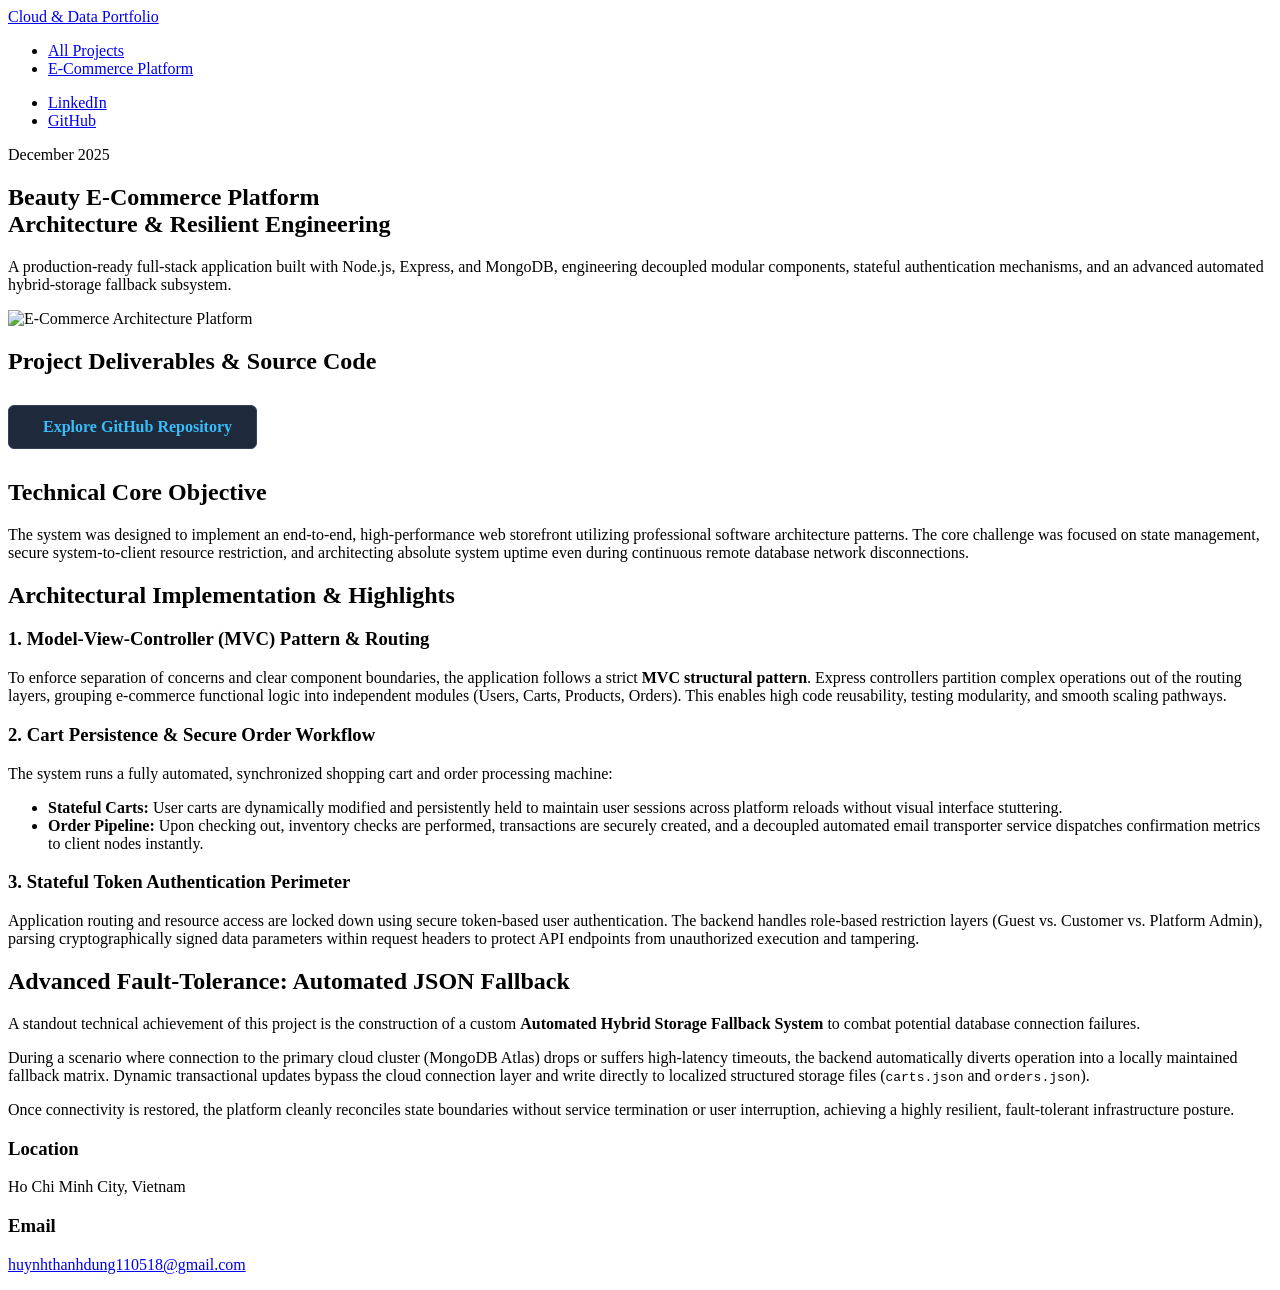
==== beauty-ecommerce.html @ bfa757d2 "Create beauty-ecommerce.html" ====
<!DOCTYPE HTML>
<html>
	<head>
		<title>Cloud & Data Portfolio - Beauty E-Commerce Platform</title>
		<meta charset="utf-8" />
		<meta name="viewport" content="width=device-width, initial-scale=1, user-scalable=no" />
		<link rel="stylesheet" href="assets/css/main.css" />
		<noscript><link rel="stylesheet" href="assets/css/noscript.css" /></noscript>
		<style>
			.project-links { display: flex; gap: 15px; margin: 30px 0; flex-wrap: wrap; }
			.action-btn {
				display: inline-flex; align-items: center; padding: 12px 24px;
				background-color: #1e293b; color: #38bdf8 !important;
				border-radius: 6px; font-weight: bold; text-decoration: none;
				border: 1px solid #334155; transition: all 0.3s ease;
			}
			.action-btn:hover { background-color: #38bdf8; color: #0f172a !important; border-color: #38bdf8; }
			.action-btn i { margin-right: 10px; }
			.tech-tag {
				display: inline-block; background: rgba(56, 189, 248, 0.1);
				color: #38bdf8; padding: 4px 10px; border-radius: 4px;
				font-size: 0.85em; font-weight: 600; margin: 0 5px 5px 0;
			}
		</style>
	</head>
	<body class="is-preload">
		<div id="wrapper">
			<header id="header">
				<a href="index.html" class="logo">Cloud & Data Portfolio</a>
			</header>

			<nav id="nav">
				<ul class="links">
					<li><a href="index.html">All Projects</a></li>
					<li class="active"><a href="beauty-ecommerce.html">E-Commerce Platform</a></li>
				</ul>
				<ul class="icons">
					<li><a href="#" class="icon brands fa-linkedin"><span class="label">LinkedIn</span></a></li>
					<li><a href="#" class="icon brands fa-github"><span class="label">GitHub</span></a></li>
				</ul>
			</nav>

			<div id="main">
				<section class="post">
					<header class="major">
						<span class="date">December 2025</span>
						<h1>Beauty E-Commerce Platform<br />
						Architecture & Resilient Engineering</h1>
						<p>A production-ready full-stack application built with Node.js, Express, and MongoDB, engineering decoupled modular components, stateful authentication mechanisms, and an advanced automated hybrid-storage fallback subsystem.</p>
					</header>
					<div class="image main"><img src="https://images.unsplash.com/photo-1441986300917-64674bd600d8?q=80&w=1200" alt="E-Commerce Architecture Platform" /></div>

					<h2>Project Deliverables & Source Code</h2>
					<div class="project-links">
						<a href="https://github.com/dilyshuynh3864/Beauty-E-Commerce.git" target="_blank" class="action-btn">
							<i class="fab fa-github"></i> Explore GitHub Repository
						</a>
					</div>

					<h2>Technical Core Objective</h2>
					<p>The system was designed to implement an end-to-end, high-performance web storefront utilizing professional software architecture patterns. The core challenge was focused on state management, secure system-to-client resource restriction, and architecting absolute system uptime even during continuous remote database network disconnections.</p>

					<h2>Architectural Implementation & Highlights</h2>
					
					<h3>1. Model-View-Controller (MVC) Pattern & Routing</h3>
					<p>To enforce separation of concerns and clear component boundaries, the application follows a strict <strong>MVC structural pattern</strong>. Express controllers partition complex operations out of the routing layers, grouping e-commerce functional logic into independent modules (Users, Carts, Products, Orders). This enables high code reusability, testing modularity, and smooth scaling pathways.</p>

					<h3>2. Cart Persistence & Secure Order Workflow</h3>
					<p>The system runs a fully automated, synchronized shopping cart and order processing machine:</p>
					<ul>
						<li><strong>Stateful Carts:</strong> User carts are dynamically modified and persistently held to maintain user sessions across platform reloads without visual interface stuttering.</li>
						<li><strong>Order Pipeline:</strong> Upon checking out, inventory checks are performed, transactions are securely created, and a decoupled automated email transporter service dispatches confirmation metrics to client nodes instantly.</li>
					</ul>

					<h3>3. Stateful Token Authentication Perimeter</h3>
					<p>Application routing and resource access are locked down using secure token-based user authentication. The backend handles role-based restriction layers (Guest vs. Customer vs. Platform Admin), parsing cryptographically signed data parameters within request headers to protect API endpoints from unauthorized execution and tampering.</p>

					<h2>Advanced Fault-Tolerance: Automated JSON Fallback</h2>
					<p>A standout technical achievement of this project is the construction of a custom <strong>Automated Hybrid Storage Fallback System</strong> to combat potential database connection failures.</p>
					
					<p>During a scenario where connection to the primary cloud cluster (MongoDB Atlas) drops or suffers high-latency timeouts, the backend automatically diverts operation into a locally maintained fallback matrix. Dynamic transactional updates bypass the cloud connection layer and write directly to localized structured storage files (<code>carts.json</code> and <code>orders.json</code>).</p>
					
					<p>Once connectivity is restored, the platform cleanly reconciles state boundaries without service termination or user interruption, achieving a highly resilient, fault-tolerant infrastructure posture.</p>
				</section>
			</div>

			<footer id="footer">
				<section class="split contact">
					<section class="alt">
						<h3>Location</h3>
						<p>Ho Chi Minh City, Vietnam</p>
					</section>
					<section>
						<h3>Email</h3>
						<p><a href="#">huynhthanhdung110518@gmail.com</a></p>
					</section>
				</section>
			</footer>
		</div>

		<script src="assets/js/jquery.min.js"></script>
		<script src="assets/js/jquery.scrollex.min.js"></script>
		<script src="assets/js/jquery.scrolly.min.js"></script>
		<script src="assets/js/browser.min.js"></script>
		<script src="assets/js/breakpoints.min.js"></script>
		<script src="assets/js/util.js"></script>
		<script src="assets/js/main.js"></script>
	</body>
</html>
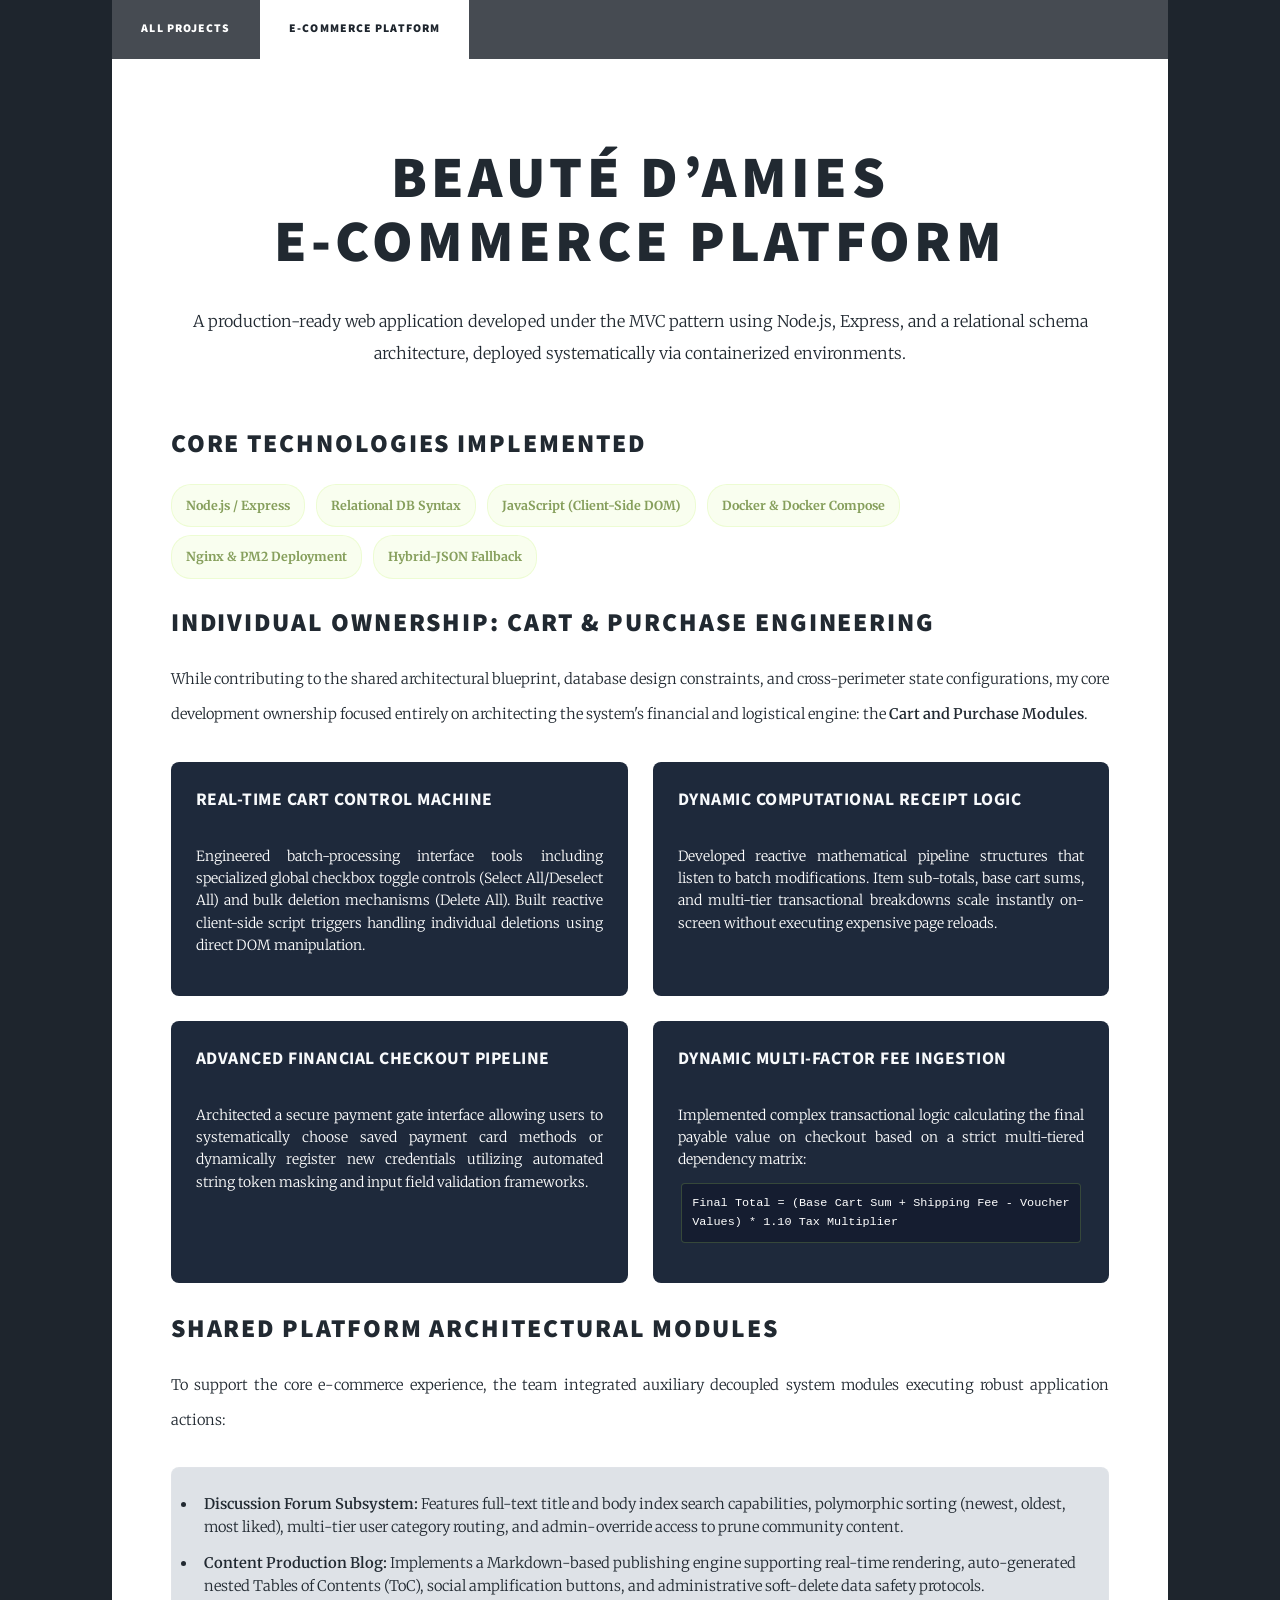
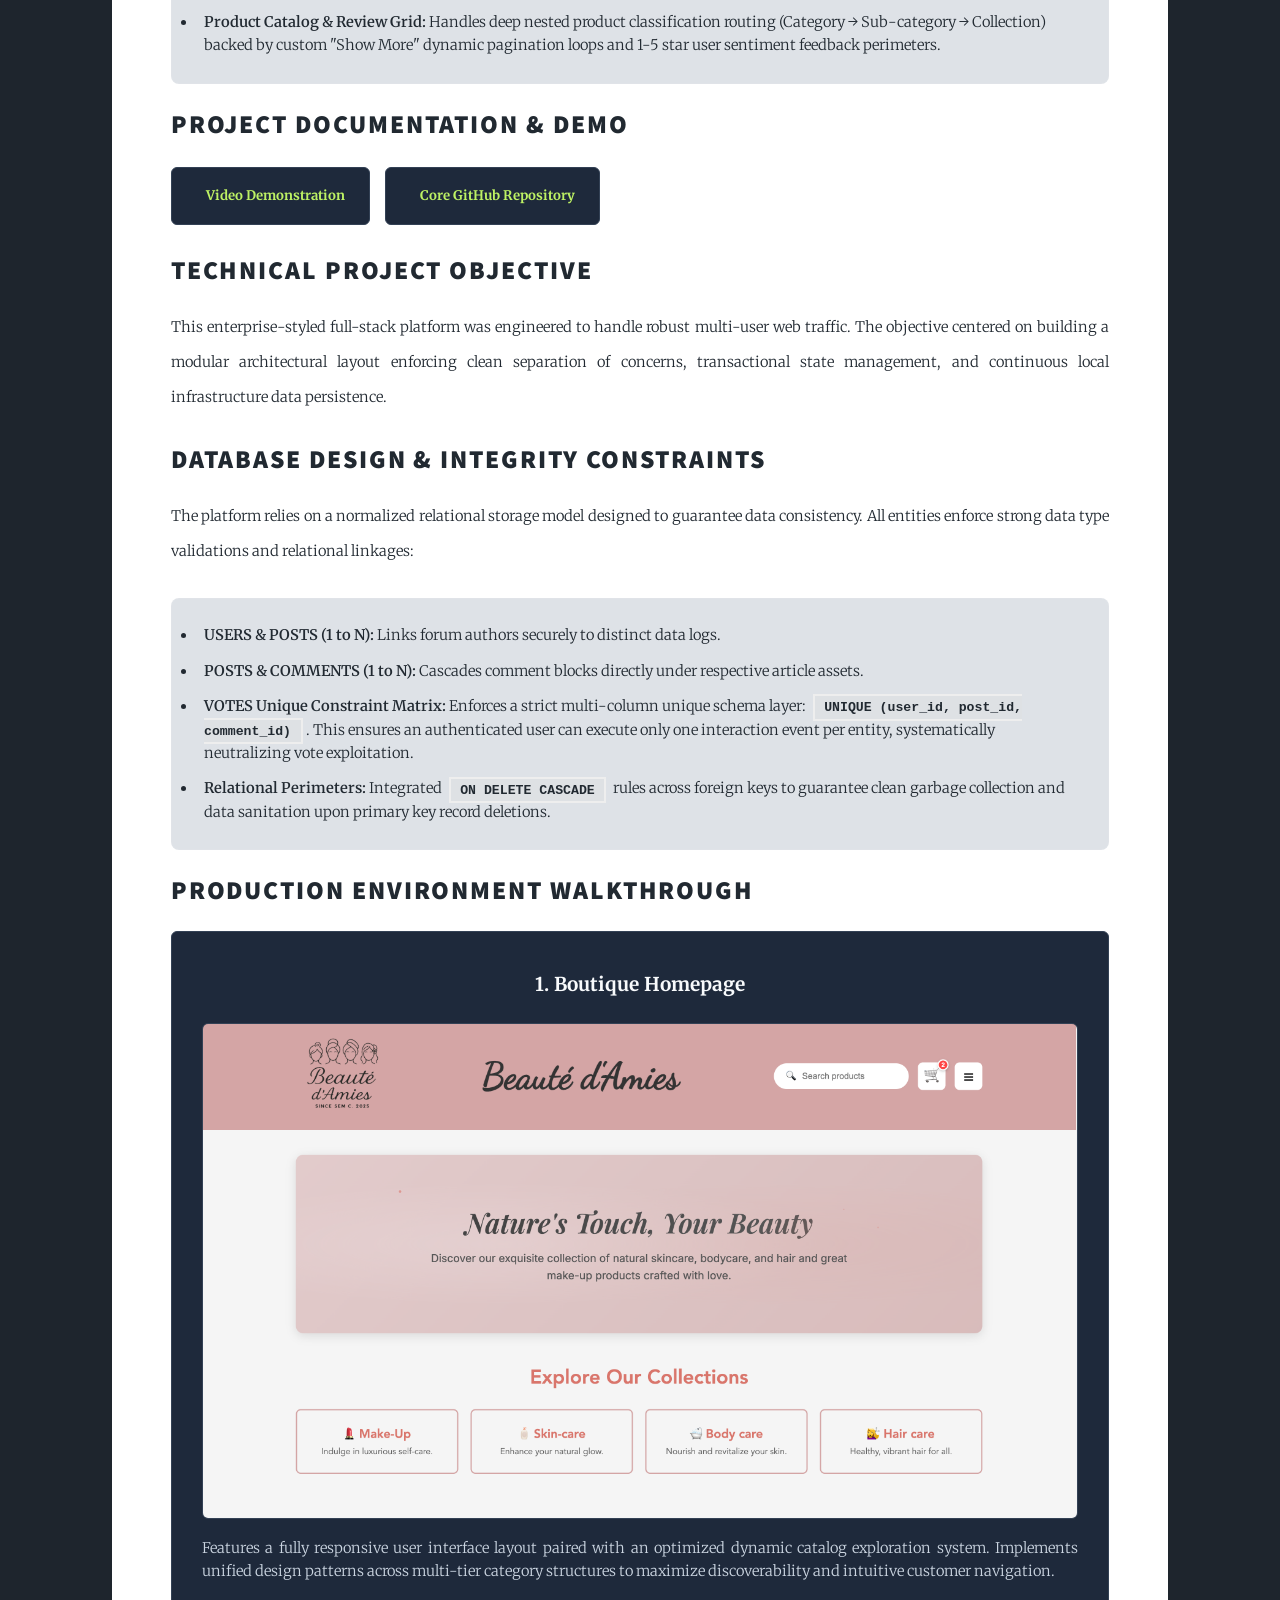
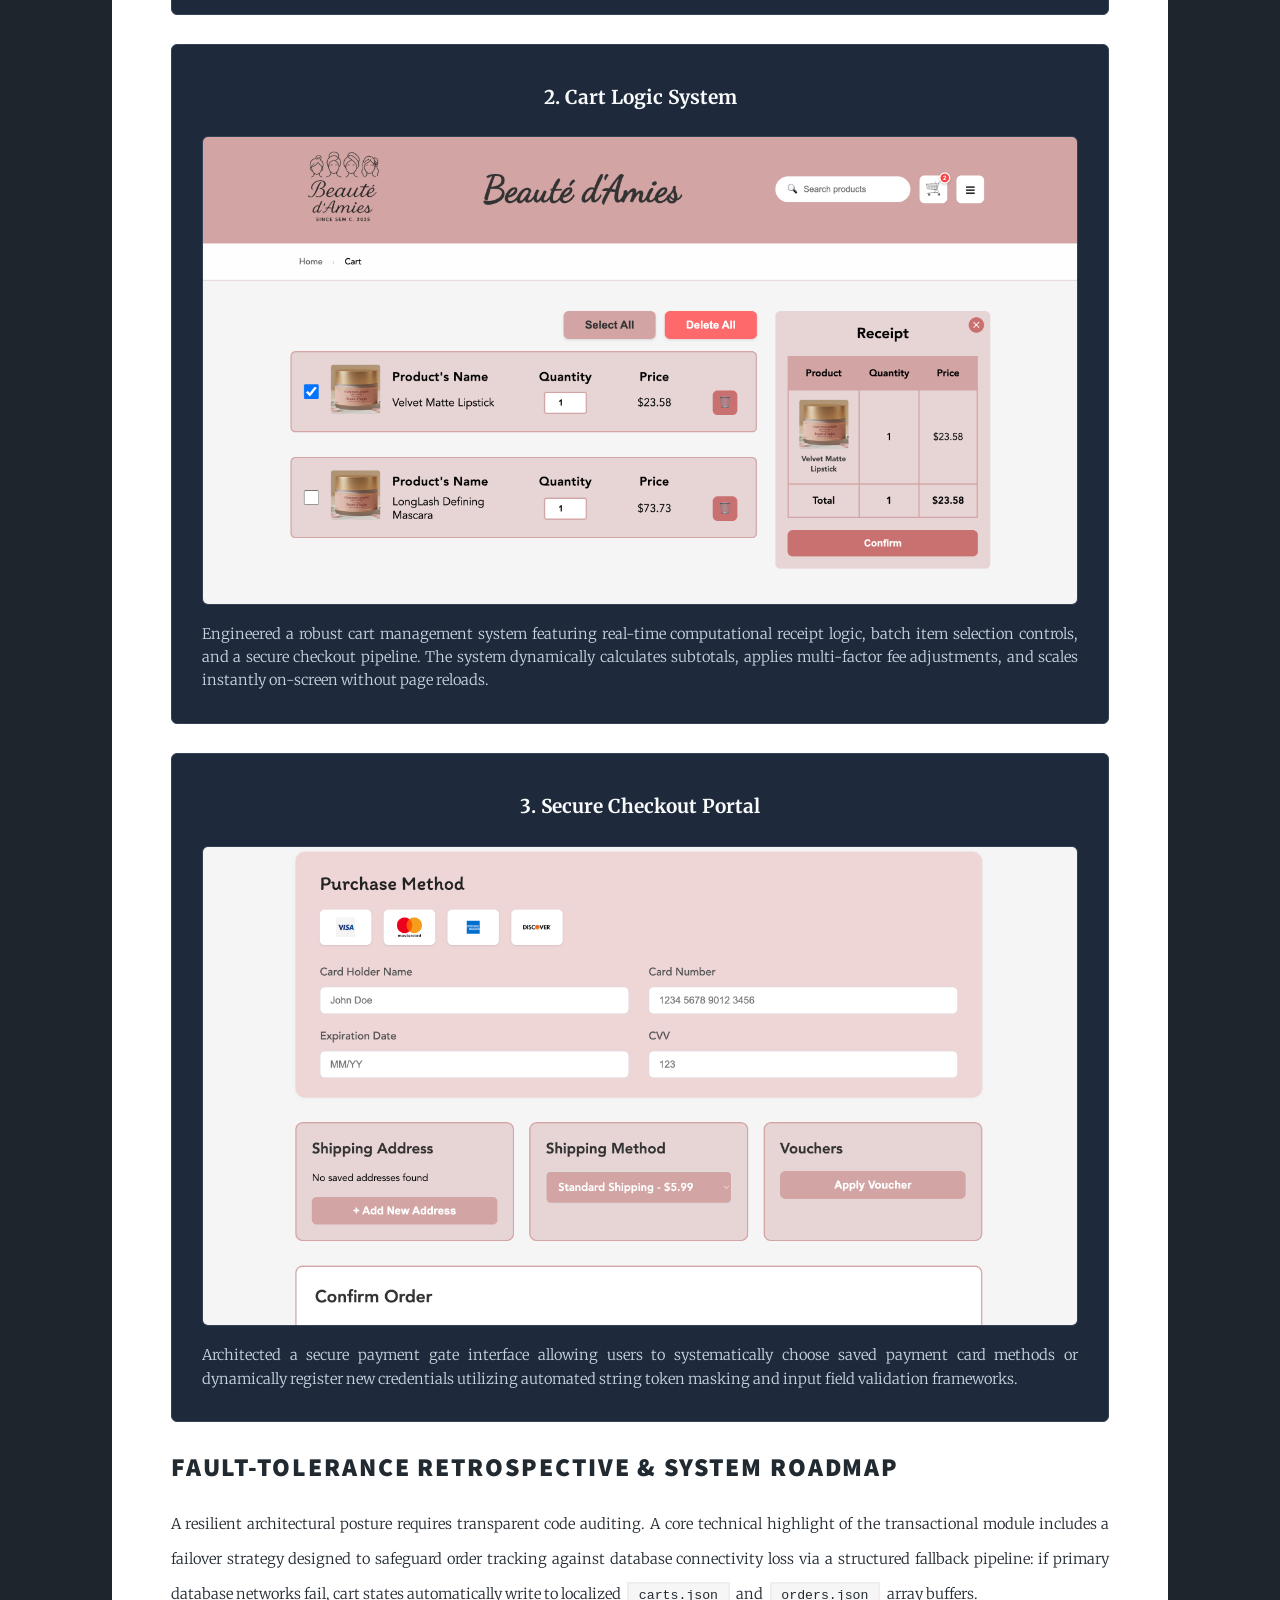
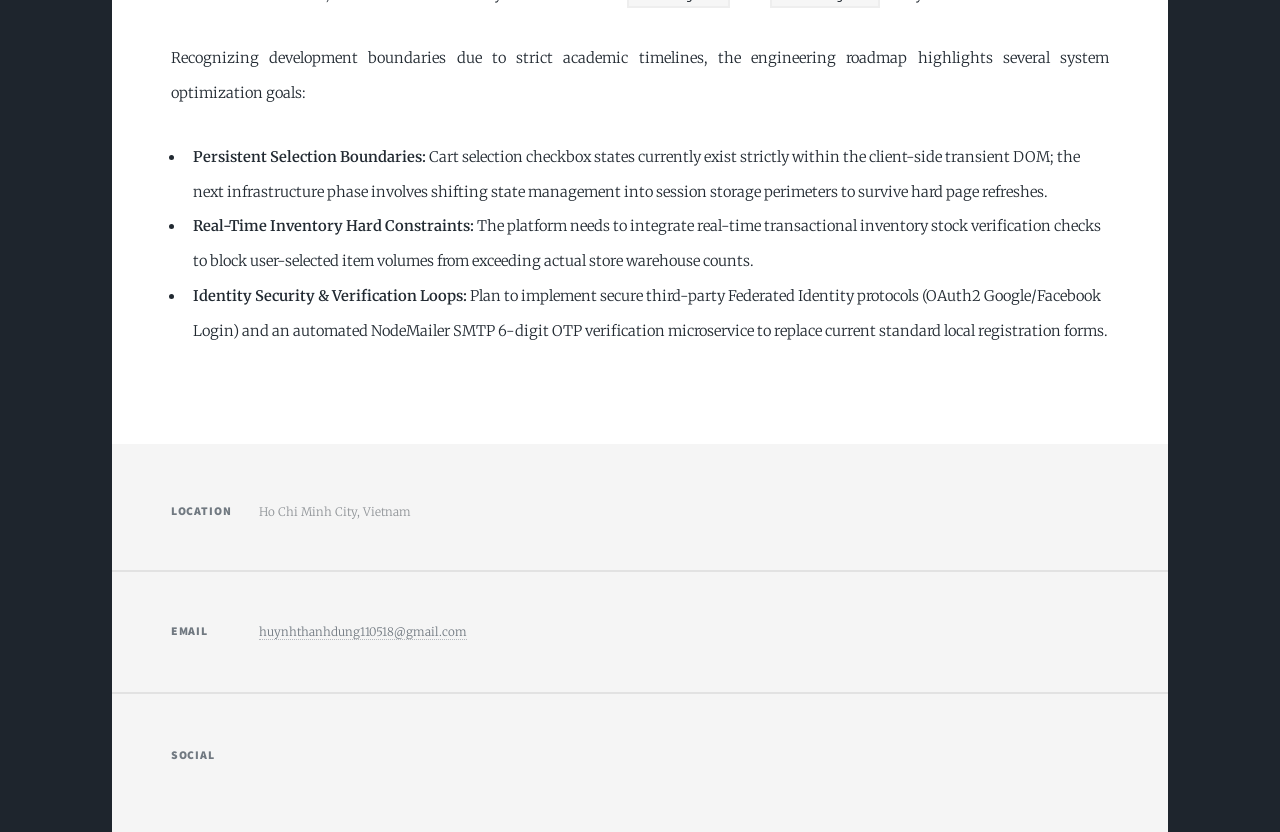
==== commit 5911cab0: "update files" ====
--- a/beauty-ecommerce.html
+++ b/beauty-ecommerce.html
@@ -1,109 +1,170 @@
 <!DOCTYPE HTML>
 <html>
-	<head>
-		<title>Cloud & Data Portfolio - Beauty E-Commerce Platform</title>
-		<meta charset="utf-8" />
-		<meta name="viewport" content="width=device-width, initial-scale=1, user-scalable=no" />
-		<link rel="stylesheet" href="assets/css/main.css" />
-		<noscript><link rel="stylesheet" href="assets/css/noscript.css" /></noscript>
-		<style>
-			.project-links { display: flex; gap: 15px; margin: 30px 0; flex-wrap: wrap; }
-			.action-btn {
-				display: inline-flex; align-items: center; padding: 12px 24px;
-				background-color: #1e293b; color: #38bdf8 !important;
-				border-radius: 6px; font-weight: bold; text-decoration: none;
-				border: 1px solid #334155; transition: all 0.3s ease;
-			}
-			.action-btn:hover { background-color: #38bdf8; color: #0f172a !important; border-color: #38bdf8; }
-			.action-btn i { margin-right: 10px; }
-			.tech-tag {
-				display: inline-block; background: rgba(56, 189, 248, 0.1);
-				color: #38bdf8; padding: 4px 10px; border-radius: 4px;
-				font-size: 0.85em; font-weight: 600; margin: 0 5px 5px 0;
-			}
-		</style>
-	</head>
-	<body class="is-preload">
-		<div id="wrapper">
-			<header id="header">
-				<a href="index.html" class="logo">Cloud & Data Portfolio</a>
-			</header>
+    <head>
+        <title>Beauté d’Amies</title>
+        <meta charset="utf-8" />
+        <meta name="viewport" content="width=device-width, initial-scale=1, user-scalable=no" />
+        <link rel="stylesheet" href="assets/css/main.css" />
+        <noscript><link rel="stylesheet" href="assets/css/noscript.css" /></noscript>
+    </head>
 
-			<nav id="nav">
-				<ul class="links">
-					<li><a href="index.html">All Projects</a></li>
-					<li class="active"><a href="beauty-ecommerce.html">E-Commerce Platform</a></li>
-				</ul>
-				<ul class="icons">
-					<li><a href="#" class="icon brands fa-linkedin"><span class="label">LinkedIn</span></a></li>
-					<li><a href="#" class="icon brands fa-github"><span class="label">GitHub</span></a></li>
-				</ul>
-			</nav>
 
-			<div id="main">
-				<section class="post">
-					<header class="major">
-						<span class="date">December 2025</span>
-						<h1>Beauty E-Commerce Platform<br />
-						Architecture & Resilient Engineering</h1>
-						<p>A production-ready full-stack application built with Node.js, Express, and MongoDB, engineering decoupled modular components, stateful authentication mechanisms, and an advanced automated hybrid-storage fallback subsystem.</p>
-					</header>
-					<div class="image main"><img src="https://images.unsplash.com/photo-1441986300917-64674bd600d8?q=80&w=1200" alt="E-Commerce Architecture Platform" /></div>
+    <body class="is-preload">
+        <div id="wrapper">
+            <header id="header"></header>
 
-					<h2>Project Deliverables & Source Code</h2>
-					<div class="project-links">
-						<a href="https://github.com/dilyshuynh3864/Beauty-E-Commerce.git" target="_blank" class="action-btn">
-							<i class="fab fa-github"></i> Explore GitHub Repository
-						</a>
-					</div>
+            <nav id="nav">
+                <ul class="links">
+                    <li><a href="index.html">All Projects</a></li>
+                    <li class="active"><a href="beauty-ecommerce.html">E-Commerce Platform</a></li>
+                </ul>
+                <ul class="icons">
+                    <li><a href="https://www.linkedin.com/in/dilys-huynh-9078ba243/" target="_blank" class="icon brands fa-linkedin"><span class="label">LinkedIn</span></a></li>
+                    <li><a href="https://github.com/dilyshuynh3864" target="_blank" class="icon brands fa-github"><span class="label">GitHub</span></a></li>
+                </ul>
+            </nav>
 
-					<h2>Technical Core Objective</h2>
-					<p>The system was designed to implement an end-to-end, high-performance web storefront utilizing professional software architecture patterns. The core challenge was focused on state management, secure system-to-client resource restriction, and architecting absolute system uptime even during continuous remote database network disconnections.</p>
+            <div id="main">
+                <section class="post">
+                    <header class="major">
+                        <h1>Beauté d’Amies<br />
+                        E-Commerce Platform</h1>
+                        <p>A production-ready web application developed under the MVC pattern using Node.js, Express, and a relational schema architecture, deployed systematically via containerized environments.</p> 
+                    </header>
 
-					<h2>Architectural Implementation & Highlights</h2>
+				<div class="project-gallery" style="margin-bottom: 2.5rem;">
+					<h2>Core Technologies Implemented</h2>
+                    <div class="tech-badge-group">
+                        <span class="tech-tag">Node.js / Express</span>
+                        <span class="tech-tag">Relational DB Syntax</span>
+                        <span class="tech-tag">JavaScript (Client-Side DOM)</span>
+                        <span class="tech-tag">Docker & Docker Compose</span>
+                        <span class="tech-tag">Nginx & PM2 Deployment</span>
+                        <span class="tech-tag">Hybrid-JSON Fallback</span>
+                    </div>
+
+					<h2>Individual Ownership: Cart & Purchase Engineering</h2>
+                    <p>While contributing to the shared architectural blueprint, database design constraints, and cross-perimeter state configurations, my core development ownership focused entirely on architecting the system's financial and logistical engine: the <strong>Cart and Purchase Modules</strong>.</p>
+                    
+                    <div class="results-grid">
+                        <div class="result-card">
+                            <h3>Real-Time Cart Control Machine</h3>
+                            <p>Engineered batch-processing interface tools including specialized global checkbox toggle controls (Select All/Deselect All) and bulk deletion mechanisms (Delete All). Built reactive client-side script triggers handling individual deletions using direct DOM manipulation.</p>
+                        </div>
+                        <div class="result-card">
+                            <h3>Dynamic Computational Receipt Logic</h3>
+                            <p>Developed reactive mathematical pipeline structures that listen to batch modifications. Item sub-totals, base cart sums, and multi-tier transactional breakdowns scale instantly on-screen without executing expensive page reloads.</p>
+                        </div>
+                        <div class="result-card">
+                            <h3>Advanced Financial Checkout Pipeline</h3>
+                            <p>Architected a secure payment gate interface allowing users to systematically choose saved payment card methods or dynamically register new credentials utilizing automated string token masking and input field validation frameworks.</p>
+                        </div>
+                        <div class="result-card">
+                            <h3>Dynamic Multi-Factor Fee Ingestion</h3>
+                            <p>Implemented complex transactional logic calculating the final payable value on checkout based on a strict multi-tiered dependency matrix: <code>Final Total = (Base Cart Sum + Shipping Fee - Voucher Values) * 1.10 Tax Multiplier</code></p>
+                        </div>
+                    </div>
+
+                    <h2>Shared Platform Architectural Modules</h2>
+                    <p>To support the core e-commerce experience, the team integrated auxiliary decoupled system modules executing robust application actions:</p>
+                    <ul class="architecture-list">
+                        <li><strong>Discussion Forum Subsystem:</strong> Features full-text title and body index search capabilities, polymorphic sorting (newest, oldest, most liked), multi-tier user category routing, and admin-override access to prune community content.</li>
+                        <li><strong>Content Production Blog:</strong> Implements a Markdown-based publishing engine supporting real-time rendering, auto-generated nested Tables of Contents (ToC), social amplification buttons, and administrative soft-delete data safety protocols.</li>
+                        <li><strong>Product Catalog & Review Grid:</strong> Handles deep nested product classification routing (Category → Sub-category → Collection) backed by custom "Show More" dynamic pagination loops and 1-5 star user sentiment feedback perimeters.</li>
+                    </ul>
+
+
+                    <h2>Project Documentation & Demo</h2>
+                    <div class="project-links">
+                        <a href="https://drive.google.com/file/d/1ptrwJGBZEsbyseZaoBeSwx49Y6GK1lpR/view?usp=sharing" target="_blank" class="action-btn">
+                            <i class="fas fa-external-link-alt"></i> Video Demonstration
+                        </a>
+                        <a href="https://github.com/dilyshuynh3864/Beauty-E-Commerce/blob/main/README.md" target="_blank" class="action-btn">
+                            <i class="fab fa-github"></i> Core GitHub Repository
+                        </a>
+                    </div>
+
+                    <h2>Technical Project Objective</h2>
+                    <p>This enterprise-styled full-stack platform was engineered to handle robust multi-user web traffic. The objective centered on building a modular architectural layout enforcing clean separation of concerns, transactional state management, and continuous local infrastructure data persistence.</p>
+
+                    
+                    <h2>Database Design & Integrity Constraints</h2>
+                    <p>The platform relies on a normalized relational storage model designed to guarantee data consistency. All entities enforce strong data type validations and relational linkages:</p>
+                    <ul class="architecture-list">
+                        <li><strong>USERS & POSTS (1 to N):</strong> Links forum authors securely to distinct data logs.</li>
+                        <li><strong>POSTS & COMMENTS (1 to N):</strong> Cascades comment blocks directly under respective article assets.</li>
+                        <li><strong>VOTES Unique Constraint Matrix:</strong> Enforces a strict multi-column unique schema layer: <strong><code>UNIQUE (user_id, post_id, comment_id)</code></strong>. This ensures an authenticated user can execute only one interaction event per entity, systematically neutralizing vote exploitation.</li>
+                        <li><strong>Relational Perimeters:</strong> Integrated <strong><code>ON DELETE CASCADE</code></strong> rules across foreign keys to guarantee clean garbage collection and data sanitation upon primary key record deletions.</li>
+                    </ul>
+
+					<h2>Production Environment Walkthrough</h2>
 					
-					<h3>1. Model-View-Controller (MVC) Pattern & Routing</h3>
-					<p>To enforce separation of concerns and clear component boundaries, the application follows a strict <strong>MVC structural pattern</strong>. Express controllers partition complex operations out of the routing layers, grouping e-commerce functional logic into independent modules (Users, Carts, Products, Orders). This enables high code reusability, testing modularity, and smooth scaling pathways.</p>
+					<div class="gallery-grid">
+						
+						<div class="gallery-item">
+							<span class="gallery-title">1. Boutique Homepage</span> 
+							<img class="gallery-img" src="images/beauty_home.jpg" alt="Beauté d’Amies Home Interface" />
+							<p class="gallery-description">
+								Features a fully responsive user interface layout paired with an optimized dynamic catalog exploration system. Implements unified design patterns across multi-tier category structures to maximize discoverability and intuitive customer navigation.
+							</p>
+						</div>
 
-					<h3>2. Cart Persistence & Secure Order Workflow</h3>
-					<p>The system runs a fully automated, synchronized shopping cart and order processing machine:</p>
-					<ul>
-						<li><strong>Stateful Carts:</strong> User carts are dynamically modified and persistently held to maintain user sessions across platform reloads without visual interface stuttering.</li>
-						<li><strong>Order Pipeline:</strong> Upon checking out, inventory checks are performed, transactions are securely created, and a decoupled automated email transporter service dispatches confirmation metrics to client nodes instantly.</li>
-					</ul>
+						<div class="gallery-item">
+							<span class="gallery-title">2. Cart Logic System</span> 
+							<img class="gallery-img" src="images/beauty_cart.jpg" alt="Real-Time Cart Control Machine" />                             
+							<p class="gallery-description">
+								Engineered a robust cart management system featuring real-time computational receipt logic, batch item selection controls, and a secure checkout pipeline. The system dynamically calculates subtotals, applies multi-factor fee adjustments, and scales instantly on-screen without page reloads.
+							</p>
+						</div>
 
-					<h3>3. Stateful Token Authentication Perimeter</h3>
-					<p>Application routing and resource access are locked down using secure token-based user authentication. The backend handles role-based restriction layers (Guest vs. Customer vs. Platform Admin), parsing cryptographically signed data parameters within request headers to protect API endpoints from unauthorized execution and tampering.</p>
+						<div class="gallery-item">
+							<span class="gallery-title">3. Secure Checkout Portal</span> 
+							<img class="gallery-img" src="images/beauty_checkout.jpg" alt="Advanced Financial Checkout Pipeline" />                               
+							<p class="gallery-description">
+								Architected a secure payment gate interface allowing users to systematically choose saved payment card methods or dynamically register new credentials utilizing automated string token masking and input field validation frameworks.
+							</p>
+						</div>
+					</div> 
 
-					<h2>Advanced Fault-Tolerance: Automated JSON Fallback</h2>
-					<p>A standout technical achievement of this project is the construction of a custom <strong>Automated Hybrid Storage Fallback System</strong> to combat potential database connection failures.</p>
-					
-					<p>During a scenario where connection to the primary cloud cluster (MongoDB Atlas) drops or suffers high-latency timeouts, the backend automatically diverts operation into a locally maintained fallback matrix. Dynamic transactional updates bypass the cloud connection layer and write directly to localized structured storage files (<code>carts.json</code> and <code>orders.json</code>).</p>
-					
-					<p>Once connectivity is restored, the platform cleanly reconciles state boundaries without service termination or user interruption, achieving a highly resilient, fault-tolerant infrastructure posture.</p>
-				</section>
-			</div>
+                    <h2>Fault-Tolerance Retrospective & System Roadmap</h2>
+                    <p>A resilient architectural posture requires transparent code auditing. A core technical highlight of the transactional module includes a failover strategy designed to safeguard order tracking against database connectivity loss via a structured fallback pipeline: if primary database networks fail, cart states automatically write to localized <code>carts.json</code> and <code>orders.json</code> array buffers.</p>
+                    
+                    <p>Recognizing development boundaries due to strict academic timelines, the engineering roadmap highlights several system optimization goals:</p>
+                    <ul>
+                        <li><strong>Persistent Selection Boundaries:</strong> Cart selection checkbox states currently exist strictly within the client-side transient DOM; the next infrastructure phase involves shifting state management into session storage perimeters to survive hard page refreshes.</li>
+                        <li><strong>Real-Time Inventory Hard Constraints:</strong> The platform needs to integrate real-time transactional inventory stock verification checks to block user-selected item volumes from exceeding actual store warehouse counts.</li>
+                        <li><strong>Identity Security & Verification Loops:</strong> Plan to implement secure third-party Federated Identity protocols (OAuth2 Google/Facebook Login) and an automated NodeMailer SMTP 6-digit OTP verification microservice to replace current standard local registration forms.</li>
+                    </ul>
+                </section>
+            </div>
 
-			<footer id="footer">
-				<section class="split contact">
-					<section class="alt">
-						<h3>Location</h3>
-						<p>Ho Chi Minh City, Vietnam</p>
-					</section>
-					<section>
-						<h3>Email</h3>
-						<p><a href="#">huynhthanhdung110518@gmail.com</a></p>
-					</section>
-				</section>
-			</footer>
-		</div>
+            <footer id="footer">
+                <section class="split contact">
+                    <section class="alt">
+                        <h3>Location</h3>
+                        <p>Ho Chi Minh City, Vietnam</p>
+                    </section>
+                    <section>
+                        <h3>Email</h3>
+                        <p><a href="mailto:huynhthanhdung110518@gmail.com">huynhthanhdung110518@gmail.com</a></p>
+                    </section>
+                    <section>
+                        <h3>Social</h3>
+                        <ul class="icons alt">
+                            <li><a href="https://www.linkedin.com/in/dilys-huynh-9078ba243/" target="_blank" class="icon brands alt fa-linkedin"><span class="label">LinkedIn</span></a></li>
+                            <li><a href="https://github.com/dilyshuynh3864" target="_blank" class="icon brands alt fa-github"><span class="label">GitHub</span></a></li>
+                        </ul>
+                    </section>
+                </section>
+            </footer>
+        </div>
 
-		<script src="assets/js/jquery.min.js"></script>
-		<script src="assets/js/jquery.scrollex.min.js"></script>
-		<script src="assets/js/jquery.scrolly.min.js"></script>
-		<script src="assets/js/browser.min.js"></script>
-		<script src="assets/js/breakpoints.min.js"></script>
-		<script src="assets/js/util.js"></script>
-		<script src="assets/js/main.js"></script>
-	</body>
-</html>
+        <script src="assets/js/jquery.min.js"></script>
+        <script src="assets/js/jquery.scrollex.min.js"></script>
+        <script src="assets/js/jquery.scrolly.min.js"></script>
+        <script src="assets/js/browser.min.js"></script>
+        <script src="assets/js/breakpoints.min.js"></script>
+        <script src="assets/js/util.js"></script>
+        <script src="assets/js/main.js"></script>
+    </body>
+</html>
--- a/assets/css/main.css
+++ b/assets/css/main.css
@@ -0,0 +1,4833 @@
+@import url(fontawesome-all.min.css);
+@import url("https://fonts.googleapis.com/css?family=Merriweather:300,700,300italic,700italic|Source+Sans+Pro:900");
+
+/*
+	Massively by HTML5 UP
+	html5up.net | @ajlkn
+	Free for personal and commercial use under the CCA 3.0 license (html5up.net/license)
+*/
+
+html, body, div, span, applet, object,
+iframe, h1, h2, h3, h4, h5, h6, p, blockquote,
+pre, a, abbr, acronym, address, big, cite,
+code, del, dfn, em, img, ins, kbd, q, s, samp,
+small, strike, strong, sub, sup, tt, var, b,
+u, i, center, dl, dt, dd, ol, ul, li, fieldset,
+form, label, legend, table, caption, tbody,
+tfoot, thead, tr, th, td, article, aside,
+canvas, details, embed, figure, figcaption,
+footer, header, hgroup, menu, nav, output, ruby,
+section, summary, time, mark, audio, video {
+	margin: 0;
+	padding: 0;
+	border: 0;
+	font-size: 100%;
+	font: inherit;
+	vertical-align: baseline;}
+
+article, aside, details, figcaption, figure,
+footer, header, hgroup, menu, nav, section {
+	display: block;}
+
+body {
+	line-height: 1;
+}
+
+ol, ul {
+	list-style: none;
+}
+
+blockquote, q {
+	quotes: none;
+}
+
+	blockquote:before, blockquote:after, q:before, q:after {
+		content: '';
+		content: none;
+	}
+
+table {
+	border-collapse: collapse;
+	border-spacing: 0;
+}
+
+body {
+	-webkit-text-size-adjust: none;
+}
+
+mark {
+	background-color: transparent;
+	color: inherit;
+}
+
+input::-moz-focus-inner {
+	border: 0;
+	padding: 0;
+}
+
+input, select, textarea {
+	-moz-appearance: none;
+	-webkit-appearance: none;
+	-ms-appearance: none;
+	appearance: none;
+}
+
+/* Basic */
+
+	@-ms-viewport {
+		width: device-width;
+	}
+
+	body {
+		-ms-overflow-style: scrollbar;
+	}
+
+	@media screen and (max-width: 480px) {
+
+		html, body {
+			min-width: 320px;
+		}
+
+	}
+
+	html {
+		box-sizing: border-box;
+	}
+
+	*, *:before, *:after {
+		box-sizing: inherit;
+	}
+
+	body {
+		background-color: #1e252d;
+	}
+
+		body.is-preload *, body.is-preload *:before, body.is-preload *:after {
+			-moz-animation: none !important;
+			-webkit-animation: none !important;
+			-ms-animation: none !important;
+			animation: none !important;
+			-moz-transition: none !important;
+			-webkit-transition: none !important;
+			-ms-transition: none !important;
+			transition: none !important;
+		}
+
+/* Type */
+
+	html {
+		font-size: 16pt;
+	}
+
+		@media screen and (max-width: 1680px) {
+
+			html {
+				font-size: 12pt;
+			}
+
+		}
+
+		@media screen and (max-width: 1280px) {
+
+			html {
+				font-size: 11pt;
+			}
+
+		}
+
+		@media screen and (max-width: 360px) {
+
+			html {
+				font-size: 10pt;
+			}
+
+		}
+
+	body {
+		color: #212931;
+	}
+
+	body, input, select, textarea {
+		font-family: "Merriweather", Georgia, serif;
+		font-weight: 300;
+		font-size: 1rem;
+		line-height: 2.375;
+	}
+
+	a {
+		-moz-transition: color 0.2s ease-in-out, background-color 0.2s ease-in-out, border-color 0.2s ease-in-out, box-shadow 0.2s ease-in-out;
+		-webkit-transition: color 0.2s ease-in-out, background-color 0.2s ease-in-out, border-color 0.2s ease-in-out, box-shadow 0.2s ease-in-out;
+		-ms-transition: color 0.2s ease-in-out, background-color 0.2s ease-in-out, border-color 0.2s ease-in-out, box-shadow 0.2s ease-in-out;
+		transition: color 0.2s ease-in-out, background-color 0.2s ease-in-out, border-color 0.2s ease-in-out, box-shadow 0.2s ease-in-out;
+		border-bottom: dotted 1px;
+		text-decoration: none;
+	}
+
+		a:hover {
+			border-bottom-color: transparent;
+		}
+
+	strong, b {
+		font-weight: 600;
+	}
+
+	em, i {
+		font-style: italic;
+	}
+
+	p {
+		text-align: justify;
+		margin: 0 0 2rem 0;
+	}
+
+	h1, h2, h3, h4, h5, h6 {
+		font-family: "Source Sans Pro", Helvetica, sans-serif;
+		font-weight: 900;
+		line-height: 1.5;
+		letter-spacing: 0.075em;
+		text-transform: uppercase;
+		margin: 0 0 1rem 0;
+	}
+
+		h1 a, h2 a, h3 a, h4 a, h5 a, h6 a {
+			border-bottom: 0;
+			color: inherit;
+			text-decoration: none;
+		}
+
+	h1 {
+		font-size: 4rem;
+		line-height: 1.1;
+		margin: 0 0 2rem 0;
+	}
+
+	h2 {
+		font-size: 1.75rem;
+		line-height: 1.3;
+		margin: 0 0 1.5rem 0;
+	}
+
+	h3 {
+		font-size: 1.25rem;
+		margin: 0 0 1.5rem 0;
+	}
+
+	h4 {
+		font-size: 1rem;
+	}
+
+	h5 {
+		font-size: 0.9rem;
+	}
+
+	h6 {
+		font-size: 0.8rem;
+	}
+
+	sub {
+		font-size: 0.8rem;
+		position: relative;
+		top: 0.5rem;
+	}
+
+	sup {
+		font-size: 0.8rem;
+		position: relative;
+		top: -0.5rem;
+	}
+
+	blockquote {
+		border-left: solid 4px;
+		font-style: italic;
+		margin: 0 0 2rem 0;
+		padding: 0.5rem 0 0.5rem 2rem;
+	}
+
+	code {
+		border: solid 2px;
+		font-family: "Courier New", monospace;
+		font-size: 0.9rem;
+		margin: 0 0.25rem;
+		padding: 0.25rem 0.65rem;
+	}
+
+	pre {
+		-webkit-overflow-scrolling: touch;
+		font-family: "Courier New", monospace;
+		font-size: 0.9rem;
+		margin: 0 0 2rem 0;
+	}
+
+		pre code {
+			display: block;
+			line-height: 1.75;
+			padding: 1rem 1.5rem;
+			overflow-x: auto;
+		}
+
+	hr {
+		border: 0;
+		border-bottom: solid 2px;
+		margin: 3rem 0;
+	}
+
+		hr.major {
+			margin: 5rem 0;
+		}
+
+	.align-left {
+		text-align: left;
+	}
+
+	.align-center {
+		text-align: center;
+	}
+
+	.align-right {
+		text-align: right;
+	}
+
+	input, select, textarea {
+		color: #212931;
+	}
+
+	a {
+		color: #212931;
+		border-bottom-color: rgba(33, 41, 49, 0.5);
+	}
+
+		a:hover {
+			border-bottom-color: transparent;
+			color: #18bfef !important;
+		}
+
+	strong, b {
+		color: #212931;
+	}
+
+	h1, h2, h3, h4, h5, h6 {
+		color: #212931;
+	}
+
+	blockquote {
+		border-left-color: #eeeeee;
+	}
+
+	code {
+		background: rgba(220, 220, 220, 0.25);
+		border-color: #eeeeee;
+	}
+
+	hr {
+		border-bottom-color: #eeeeee;
+	}
+
+/* Row */
+
+	.row {
+		display: flex;
+		flex-wrap: wrap;
+		box-sizing: border-box;
+		align-items: stretch;
+	}
+
+		.row > * {
+			box-sizing: border-box;
+		}
+
+		.row.gtr-uniform > * > :last-child {
+			margin-bottom: 0;
+		}
+
+		.row.aln-left {
+			justify-content: flex-start;
+		}
+
+		.row.aln-center {
+			justify-content: center;
+		}
+
+		.row.aln-right {
+			justify-content: flex-end;
+		}
+
+		.row.aln-top {
+			align-items: flex-start;
+		}
+
+		.row.aln-middle {
+			align-items: center;
+		}
+
+		.row.aln-bottom {
+			align-items: flex-end;
+		}
+
+		.row > .imp {
+			order: -1;
+		}
+
+		.row > .col-1 {
+			width: 8.33333%;
+		}
+
+		.row > .off-1 {
+			margin-left: 8.33333%;
+		}
+
+		.row > .col-2 {
+			width: 16.66667%;
+		}
+
+		.row > .off-2 {
+			margin-left: 16.66667%;
+		}
+
+		.row > .col-3 {
+			width: 25%;
+		}
+
+		.row > .off-3 {
+			margin-left: 25%;
+		}
+
+		.row > .col-4 {
+			width: 33.33333%;
+		}
+
+		.row > .off-4 {
+			margin-left: 33.33333%;
+		}
+
+		.row > .col-5 {
+			width: 41.66667%;
+		}
+
+		.row > .off-5 {
+			margin-left: 41.66667%;
+		}
+
+		.row > .col-6 {
+			width: 50%;
+		}
+
+		.row > .off-6 {
+			margin-left: 50%;
+		}
+
+		.row > .col-7 {
+			width: 58.33333%;
+		}
+
+		.row > .off-7 {
+			margin-left: 58.33333%;
+		}
+
+		.row > .col-8 {
+			width: 66.66667%;
+		}
+
+		.row > .off-8 {
+			margin-left: 66.66667%;
+		}
+
+		.row > .col-9 {
+			width: 75%;
+		}
+
+		.row > .off-9 {
+			margin-left: 75%;
+		}
+
+		.row > .col-10 {
+			width: 83.33333%;
+		}
+
+		.row > .off-10 {
+			margin-left: 83.33333%;
+		}
+
+		.row > .col-11 {
+			width: 91.66667%;
+		}
+
+		.row > .off-11 {
+			margin-left: 91.66667%;
+		}
+
+		.row > .col-12 {
+			width: 100%;
+		}
+
+		.row > .off-12 {
+			margin-left: 100%;
+		}
+
+		.row.gtr-0 {
+			margin-top: 0;
+			margin-left: 0rem;
+		}
+
+			.row.gtr-0 > * {
+				padding: 0 0 0 0rem;
+			}
+
+			.row.gtr-0.gtr-uniform {
+				margin-top: 0rem;
+			}
+
+				.row.gtr-0.gtr-uniform > * {
+					padding-top: 0rem;
+				}
+
+		.row.gtr-25 {
+			margin-top: 0;
+			margin-left: -0.375rem;
+		}
+
+			.row.gtr-25 > * {
+				padding: 0 0 0 0.375rem;
+			}
+
+			.row.gtr-25.gtr-uniform {
+				margin-top: -0.375rem;
+			}
+
+				.row.gtr-25.gtr-uniform > * {
+					padding-top: 0.375rem;
+				}
+
+		.row.gtr-50 {
+			margin-top: 0;
+			margin-left: -0.75rem;
+		}
+
+			.row.gtr-50 > * {
+				padding: 0 0 0 0.75rem;
+			}
+
+			.row.gtr-50.gtr-uniform {
+				margin-top: -0.75rem;
+			}
+
+				.row.gtr-50.gtr-uniform > * {
+					padding-top: 0.75rem;
+				}
+
+		.row {
+			margin-top: 0;
+			margin-left: -1.5rem;
+		}
+
+			.row > * {
+				padding: 0 0 0 1.5rem;
+			}
+
+			.row.gtr-uniform {
+				margin-top: -1.5rem;
+			}
+
+				.row.gtr-uniform > * {
+					padding-top: 1.5rem;
+				}
+
+		.row.gtr-150 {
+			margin-top: 0;
+			margin-left: -2.25rem;
+		}
+
+			.row.gtr-150 > * {
+				padding: 0 0 0 2.25rem;
+			}
+
+			.row.gtr-150.gtr-uniform {
+				margin-top: -2.25rem;
+			}
+
+				.row.gtr-150.gtr-uniform > * {
+					padding-top: 2.25rem;
+				}
+
+		.row.gtr-200 {
+			margin-top: 0;
+			margin-left: -3rem;
+		}
+
+			.row.gtr-200 > * {
+				padding: 0 0 0 3rem;
+			}
+
+			.row.gtr-200.gtr-uniform {
+				margin-top: -3rem;
+			}
+
+				.row.gtr-200.gtr-uniform > * {
+					padding-top: 3rem;
+				}
+
+		@media screen and (max-width: 1680px) {
+
+			.row {
+				display: flex;
+				flex-wrap: wrap;
+				box-sizing: border-box;
+				align-items: stretch;
+			}
+
+				.row > * {
+					box-sizing: border-box;
+				}
+
+				.row.gtr-uniform > * > :last-child {
+					margin-bottom: 0;
+				}
+
+				.row.aln-left {
+					justify-content: flex-start;
+				}
+
+				.row.aln-center {
+					justify-content: center;
+				}
+
+				.row.aln-right {
+					justify-content: flex-end;
+				}
+
+				.row.aln-top {
+					align-items: flex-start;
+				}
+
+				.row.aln-middle {
+					align-items: center;
+				}
+
+				.row.aln-bottom {
+					align-items: flex-end;
+				}
+
+				.row > .imp-xlarge {
+					order: -1;
+				}
+
+				.row > .col-1-xlarge {
+					width: 8.33333%;
+				}
+
+				.row > .off-1-xlarge {
+					margin-left: 8.33333%;
+				}
+
+				.row > .col-2-xlarge {
+					width: 16.66667%;
+				}
+
+				.row > .off-2-xlarge {
+					margin-left: 16.66667%;
+				}
+
+				.row > .col-3-xlarge {
+					width: 25%;
+				}
+
+				.row > .off-3-xlarge {
+					margin-left: 25%;
+				}
+
+				.row > .col-4-xlarge {
+					width: 33.33333%;
+				}
+
+				.row > .off-4-xlarge {
+					margin-left: 33.33333%;
+				}
+
+				.row > .col-5-xlarge {
+					width: 41.66667%;
+				}
+
+				.row > .off-5-xlarge {
+					margin-left: 41.66667%;
+				}
+
+				.row > .col-6-xlarge {
+					width: 50%;
+				}
+
+				.row > .off-6-xlarge {
+					margin-left: 50%;
+				}
+
+				.row > .col-7-xlarge {
+					width: 58.33333%;
+				}
+
+				.row > .off-7-xlarge {
+					margin-left: 58.33333%;
+				}
+
+				.row > .col-8-xlarge {
+					width: 66.66667%;
+				}
+
+				.row > .off-8-xlarge {
+					margin-left: 66.66667%;
+				}
+
+				.row > .col-9-xlarge {
+					width: 75%;
+				}
+
+				.row > .off-9-xlarge {
+					margin-left: 75%;
+				}
+
+				.row > .col-10-xlarge {
+					width: 83.33333%;
+				}
+
+				.row > .off-10-xlarge {
+					margin-left: 83.33333%;
+				}
+
+				.row > .col-11-xlarge {
+					width: 91.66667%;
+				}
+
+				.row > .off-11-xlarge {
+					margin-left: 91.66667%;
+				}
+
+				.row > .col-12-xlarge {
+					width: 100%;
+				}
+
+				.row > .off-12-xlarge {
+					margin-left: 100%;
+				}
+
+				.row.gtr-0 {
+					margin-top: 0;
+					margin-left: 0rem;
+				}
+
+					.row.gtr-0 > * {
+						padding: 0 0 0 0rem;
+					}
+
+					.row.gtr-0.gtr-uniform {
+						margin-top: 0rem;
+					}
+
+						.row.gtr-0.gtr-uniform > * {
+							padding-top: 0rem;
+						}
+
+				.row.gtr-25 {
+					margin-top: 0;
+					margin-left: -0.375rem;
+				}
+
+					.row.gtr-25 > * {
+						padding: 0 0 0 0.375rem;
+					}
+
+					.row.gtr-25.gtr-uniform {
+						margin-top: -0.375rem;
+					}
+
+						.row.gtr-25.gtr-uniform > * {
+							padding-top: 0.375rem;
+						}
+
+				.row.gtr-50 {
+					margin-top: 0;
+					margin-left: -0.75rem;
+				}
+
+					.row.gtr-50 > * {
+						padding: 0 0 0 0.75rem;
+					}
+
+					.row.gtr-50.gtr-uniform {
+						margin-top: -0.75rem;
+					}
+
+						.row.gtr-50.gtr-uniform > * {
+							padding-top: 0.75rem;
+						}
+
+				.row {
+					margin-top: 0;
+					margin-left: -1.5rem;
+				}
+
+					.row > * {
+						padding: 0 0 0 1.5rem;
+					}
+
+					.row.gtr-uniform {
+						margin-top: -1.5rem;
+					}
+
+						.row.gtr-uniform > * {
+							padding-top: 1.5rem;
+						}
+
+				.row.gtr-150 {
+					margin-top: 0;
+					margin-left: -2.25rem;
+				}
+
+					.row.gtr-150 > * {
+						padding: 0 0 0 2.25rem;
+					}
+
+					.row.gtr-150.gtr-uniform {
+						margin-top: -2.25rem;
+					}
+
+						.row.gtr-150.gtr-uniform > * {
+							padding-top: 2.25rem;
+						}
+
+				.row.gtr-200 {
+					margin-top: 0;
+					margin-left: -3rem;
+				}
+
+					.row.gtr-200 > * {
+						padding: 0 0 0 3rem;
+					}
+
+					.row.gtr-200.gtr-uniform {
+						margin-top: -3rem;
+					}
+
+						.row.gtr-200.gtr-uniform > * {
+							padding-top: 3rem;
+						}
+
+		}
+
+		@media screen and (max-width: 1280px) {
+
+			.row {
+				display: flex;
+				flex-wrap: wrap;
+				box-sizing: border-box;
+				align-items: stretch;
+			}
+
+				.row > * {
+					box-sizing: border-box;
+				}
+
+				.row.gtr-uniform > * > :last-child {
+					margin-bottom: 0;
+				}
+
+				.row.aln-left {
+					justify-content: flex-start;
+				}
+
+				.row.aln-center {
+					justify-content: center;
+				}
+
+				.row.aln-right {
+					justify-content: flex-end;
+				}
+
+				.row.aln-top {
+					align-items: flex-start;
+				}
+
+				.row.aln-middle {
+					align-items: center;
+				}
+
+				.row.aln-bottom {
+					align-items: flex-end;
+				}
+
+				.row > .imp-large {
+					order: -1;
+				}
+
+				.row > .col-1-large {
+					width: 8.33333%;
+				}
+
+				.row > .off-1-large {
+					margin-left: 8.33333%;
+				}
+
+				.row > .col-2-large {
+					width: 16.66667%;
+				}
+
+				.row > .off-2-large {
+					margin-left: 16.66667%;
+				}
+
+				.row > .col-3-large {
+					width: 25%;
+				}
+
+				.row > .off-3-large {
+					margin-left: 25%;
+				}
+
+				.row > .col-4-large {
+					width: 33.33333%;
+				}
+
+				.row > .off-4-large {
+					margin-left: 33.33333%;
+				}
+
+				.row > .col-5-large {
+					width: 41.66667%;
+				}
+
+				.row > .off-5-large {
+					margin-left: 41.66667%;
+				}
+
+				.row > .col-6-large {
+					width: 50%;
+				}
+
+				.row > .off-6-large {
+					margin-left: 50%;
+				}
+
+				.row > .col-7-large {
+					width: 58.33333%;
+				}
+
+				.row > .off-7-large {
+					margin-left: 58.33333%;
+				}
+
+				.row > .col-8-large {
+					width: 66.66667%;
+				}
+
+				.row > .off-8-large {
+					margin-left: 66.66667%;
+				}
+
+				.row > .col-9-large {
+					width: 75%;
+				}
+
+				.row > .off-9-large {
+					margin-left: 75%;
+				}
+
+				.row > .col-10-large {
+					width: 83.33333%;
+				}
+
+				.row > .off-10-large {
+					margin-left: 83.33333%;
+				}
+
+				.row > .col-11-large {
+					width: 91.66667%;
+				}
+
+				.row > .off-11-large {
+					margin-left: 91.66667%;
+				}
+
+				.row > .col-12-large {
+					width: 100%;
+				}
+
+				.row > .off-12-large {
+					margin-left: 100%;
+				}
+
+				.row.gtr-0 {
+					margin-top: 0;
+					margin-left: 0rem;
+				}
+
+					.row.gtr-0 > * {
+						padding: 0 0 0 0rem;
+					}
+
+					.row.gtr-0.gtr-uniform {
+						margin-top: 0rem;
+					}
+
+						.row.gtr-0.gtr-uniform > * {
+							padding-top: 0rem;
+						}
+
+				.row.gtr-25 {
+					margin-top: 0;
+					margin-left: -0.375rem;
+				}
+
+					.row.gtr-25 > * {
+						padding: 0 0 0 0.375rem;
+					}
+
+					.row.gtr-25.gtr-uniform {
+						margin-top: -0.375rem;
+					}
+
+						.row.gtr-25.gtr-uniform > * {
+							padding-top: 0.375rem;
+						}
+
+				.row.gtr-50 {
+					margin-top: 0;
+					margin-left: -0.75rem;
+				}
+
+					.row.gtr-50 > * {
+						padding: 0 0 0 0.75rem;
+					}
+
+					.row.gtr-50.gtr-uniform {
+						margin-top: -0.75rem;
+					}
+
+						.row.gtr-50.gtr-uniform > * {
+							padding-top: 0.75rem;
+						}
+
+				.row {
+					margin-top: 0;
+					margin-left: -1.5rem;
+				}
+
+					.row > * {
+						padding: 0 0 0 1.5rem;
+					}
+
+					.row.gtr-uniform {
+						margin-top: -1.5rem;
+					}
+
+						.row.gtr-uniform > * {
+							padding-top: 1.5rem;
+						}
+
+				.row.gtr-150 {
+					margin-top: 0;
+					margin-left: -2.25rem;
+				}
+
+					.row.gtr-150 > * {
+						padding: 0 0 0 2.25rem;
+					}
+
+					.row.gtr-150.gtr-uniform {
+						margin-top: -2.25rem;
+					}
+
+						.row.gtr-150.gtr-uniform > * {
+							padding-top: 2.25rem;
+						}
+
+				.row.gtr-200 {
+					margin-top: 0;
+					margin-left: -3rem;
+				}
+
+					.row.gtr-200 > * {
+						padding: 0 0 0 3rem;
+					}
+
+					.row.gtr-200.gtr-uniform {
+						margin-top: -3rem;
+					}
+
+						.row.gtr-200.gtr-uniform > * {
+							padding-top: 3rem;
+						}
+
+		}
+
+		@media screen and (max-width: 980px) {
+
+			.row {
+				display: flex;
+				flex-wrap: wrap;
+				box-sizing: border-box;
+				align-items: stretch;
+			}
+
+				.row > * {
+					box-sizing: border-box;
+				}
+
+				.row.gtr-uniform > * > :last-child {
+					margin-bottom: 0;
+				}
+
+				.row.aln-left {
+					justify-content: flex-start;
+				}
+
+				.row.aln-center {
+					justify-content: center;
+				}
+
+				.row.aln-right {
+					justify-content: flex-end;
+				}
+
+				.row.aln-top {
+					align-items: flex-start;
+				}
+
+				.row.aln-middle {
+					align-items: center;
+				}
+
+				.row.aln-bottom {
+					align-items: flex-end;
+				}
+
+				.row > .imp-medium {
+					order: -1;
+				}
+
+				.row > .col-1-medium {
+					width: 8.33333%;
+				}
+
+				.row > .off-1-medium {
+					margin-left: 8.33333%;
+				}
+
+				.row > .col-2-medium {
+					width: 16.66667%;
+				}
+
+				.row > .off-2-medium {
+					margin-left: 16.66667%;
+				}
+
+				.row > .col-3-medium {
+					width: 25%;
+				}
+
+				.row > .off-3-medium {
+					margin-left: 25%;
+				}
+
+				.row > .col-4-medium {
+					width: 33.33333%;
+				}
+
+				.row > .off-4-medium {
+					margin-left: 33.33333%;
+				}
+
+				.row > .col-5-medium {
+					width: 41.66667%;
+				}
+
+				.row > .off-5-medium {
+					margin-left: 41.66667%;
+				}
+
+				.row > .col-6-medium {
+					width: 50%;
+				}
+
+				.row > .off-6-medium {
+					margin-left: 50%;
+				}
+
+				.row > .col-7-medium {
+					width: 58.33333%;
+				}
+
+				.row > .off-7-medium {
+					margin-left: 58.33333%;
+				}
+
+				.row > .col-8-medium {
+					width: 66.66667%;
+				}
+
+				.row > .off-8-medium {
+					margin-left: 66.66667%;
+				}
+
+				.row > .col-9-medium {
+					width: 75%;
+				}
+
+				.row > .off-9-medium {
+					margin-left: 75%;
+				}
+
+				.row > .col-10-medium {
+					width: 83.33333%;
+				}
+
+				.row > .off-10-medium {
+					margin-left: 83.33333%;
+				}
+
+				.row > .col-11-medium {
+					width: 91.66667%;
+				}
+
+				.row > .off-11-medium {
+					margin-left: 91.66667%;
+				}
+
+				.row > .col-12-medium {
+					width: 100%;
+				}
+
+				.row > .off-12-medium {
+					margin-left: 100%;
+				}
+
+				.row.gtr-0 {
+					margin-top: 0;
+					margin-left: 0rem;
+				}
+
+					.row.gtr-0 > * {
+						padding: 0 0 0 0rem;
+					}
+
+					.row.gtr-0.gtr-uniform {
+						margin-top: 0rem;
+					}
+
+						.row.gtr-0.gtr-uniform > * {
+							padding-top: 0rem;
+						}
+
+				.row.gtr-25 {
+					margin-top: 0;
+					margin-left: -0.375rem;
+				}
+
+					.row.gtr-25 > * {
+						padding: 0 0 0 0.375rem;
+					}
+
+					.row.gtr-25.gtr-uniform {
+						margin-top: -0.375rem;
+					}
+
+						.row.gtr-25.gtr-uniform > * {
+							padding-top: 0.375rem;
+						}
+
+				.row.gtr-50 {
+					margin-top: 0;
+					margin-left: -0.75rem;
+				}
+
+					.row.gtr-50 > * {
+						padding: 0 0 0 0.75rem;
+					}
+
+					.row.gtr-50.gtr-uniform {
+						margin-top: -0.75rem;
+					}
+
+						.row.gtr-50.gtr-uniform > * {
+							padding-top: 0.75rem;
+						}
+
+				.row {
+					margin-top: 0;
+					margin-left: -1.5rem;
+				}
+
+					.row > * {
+						padding: 0 0 0 1.5rem;
+					}
+
+					.row.gtr-uniform {
+						margin-top: -1.5rem;
+					}
+
+						.row.gtr-uniform > * {
+							padding-top: 1.5rem;
+						}
+
+				.row.gtr-150 {
+					margin-top: 0;
+					margin-left: -2.25rem;
+				}
+
+					.row.gtr-150 > * {
+						padding: 0 0 0 2.25rem;
+					}
+
+					.row.gtr-150.gtr-uniform {
+						margin-top: -2.25rem;
+					}
+
+						.row.gtr-150.gtr-uniform > * {
+							padding-top: 2.25rem;
+						}
+
+				.row.gtr-200 {
+					margin-top: 0;
+					margin-left: -3rem;
+				}
+
+					.row.gtr-200 > * {
+						padding: 0 0 0 3rem;
+					}
+
+					.row.gtr-200.gtr-uniform {
+						margin-top: -3rem;
+					}
+
+						.row.gtr-200.gtr-uniform > * {
+							padding-top: 3rem;
+						}
+
+		}
+
+		@media screen and (max-width: 736px) {
+
+			.row {
+				display: flex;
+				flex-wrap: wrap;
+				box-sizing: border-box;
+				align-items: stretch;
+			}
+
+				.row > * {
+					box-sizing: border-box;
+				}
+
+				.row.gtr-uniform > * > :last-child {
+					margin-bottom: 0;
+				}
+
+				.row.aln-left {
+					justify-content: flex-start;
+				}
+
+				.row.aln-center {
+					justify-content: center;
+				}
+
+				.row.aln-right {
+					justify-content: flex-end;
+				}
+
+				.row.aln-top {
+					align-items: flex-start;
+				}
+
+				.row.aln-middle {
+					align-items: center;
+				}
+
+				.row.aln-bottom {
+					align-items: flex-end;
+				}
+
+				.row > .imp-small {
+					order: -1;
+				}
+
+				.row > .col-1-small {
+					width: 8.33333%;
+				}
+
+				.row > .off-1-small {
+					margin-left: 8.33333%;
+				}
+
+				.row > .col-2-small {
+					width: 16.66667%;
+				}
+
+				.row > .off-2-small {
+					margin-left: 16.66667%;
+				}
+
+				.row > .col-3-small {
+					width: 25%;
+				}
+
+				.row > .off-3-small {
+					margin-left: 25%;
+				}
+
+				.row > .col-4-small {
+					width: 33.33333%;
+				}
+
+				.row > .off-4-small {
+					margin-left: 33.33333%;
+				}
+
+				.row > .col-5-small {
+					width: 41.66667%;
+				}
+
+				.row > .off-5-small {
+					margin-left: 41.66667%;
+				}
+
+				.row > .col-6-small {
+					width: 50%;
+				}
+
+				.row > .off-6-small {
+					margin-left: 50%;
+				}
+
+				.row > .col-7-small {
+					width: 58.33333%;
+				}
+
+				.row > .off-7-small {
+					margin-left: 58.33333%;
+				}
+
+				.row > .col-8-small {
+					width: 66.66667%;
+				}
+
+				.row > .off-8-small {
+					margin-left: 66.66667%;
+				}
+
+				.row > .col-9-small {
+					width: 75%;
+				}
+
+				.row > .off-9-small {
+					margin-left: 75%;
+				}
+
+				.row > .col-10-small {
+					width: 83.33333%;
+				}
+
+				.row > .off-10-small {
+					margin-left: 83.33333%;
+				}
+
+				.row > .col-11-small {
+					width: 91.66667%;
+				}
+
+				.row > .off-11-small {
+					margin-left: 91.66667%;
+				}
+
+				.row > .col-12-small {
+					width: 100%;
+				}
+
+				.row > .off-12-small {
+					margin-left: 100%;
+				}
+
+				.row.gtr-0 {
+					margin-top: 0;
+					margin-left: 0rem;
+				}
+
+					.row.gtr-0 > * {
+						padding: 0 0 0 0rem;
+					}
+
+					.row.gtr-0.gtr-uniform {
+						margin-top: 0rem;
+					}
+
+						.row.gtr-0.gtr-uniform > * {
+							padding-top: 0rem;
+						}
+
+				.row.gtr-25 {
+					margin-top: 0;
+					margin-left: -0.375rem;
+				}
+
+					.row.gtr-25 > * {
+						padding: 0 0 0 0.375rem;
+					}
+
+					.row.gtr-25.gtr-uniform {
+						margin-top: -0.375rem;
+					}
+
+						.row.gtr-25.gtr-uniform > * {
+							padding-top: 0.375rem;
+						}
+
+				.row.gtr-50 {
+					margin-top: 0;
+					margin-left: -0.75rem;
+				}
+
+					.row.gtr-50 > * {
+						padding: 0 0 0 0.75rem;
+					}
+
+					.row.gtr-50.gtr-uniform {
+						margin-top: -0.75rem;
+					}
+
+						.row.gtr-50.gtr-uniform > * {
+							padding-top: 0.75rem;
+						}
+
+				.row {
+					margin-top: 0;
+					margin-left: -1.5rem;
+				}
+
+					.row > * {
+						padding: 0 0 0 1.5rem;
+					}
+
+					.row.gtr-uniform {
+						margin-top: -1.5rem;
+					}
+
+						.row.gtr-uniform > * {
+							padding-top: 1.5rem;
+						}
+
+				.row.gtr-150 {
+					margin-top: 0;
+					margin-left: -2.25rem;
+				}
+
+					.row.gtr-150 > * {
+						padding: 0 0 0 2.25rem;
+					}
+
+					.row.gtr-150.gtr-uniform {
+						margin-top: -2.25rem;
+					}
+
+						.row.gtr-150.gtr-uniform > * {
+							padding-top: 2.25rem;
+						}
+
+				.row.gtr-200 {
+					margin-top: 0;
+					margin-left: -3rem;
+				}
+
+					.row.gtr-200 > * {
+						padding: 0 0 0 3rem;
+					}
+
+					.row.gtr-200.gtr-uniform {
+						margin-top: -3rem;
+					}
+
+						.row.gtr-200.gtr-uniform > * {
+							padding-top: 3rem;
+						}
+
+		}
+
+		@media screen and (max-width: 480px) {
+
+			.row {
+				display: flex;
+				flex-wrap: wrap;
+				box-sizing: border-box;
+				align-items: stretch;
+			}
+
+				.row > * {
+					box-sizing: border-box;
+				}
+
+				.row.gtr-uniform > * > :last-child {
+					margin-bottom: 0;
+				}
+
+				.row.aln-left {
+					justify-content: flex-start;
+				}
+
+				.row.aln-center {
+					justify-content: center;
+				}
+
+				.row.aln-right {
+					justify-content: flex-end;
+				}
+
+				.row.aln-top {
+					align-items: flex-start;
+				}
+
+				.row.aln-middle {
+					align-items: center;
+				}
+
+				.row.aln-bottom {
+					align-items: flex-end;
+				}
+
+				.row > .imp-xsmall {
+					order: -1;
+				}
+
+				.row > .col-1-xsmall {
+					width: 8.33333%;
+				}
+
+				.row > .off-1-xsmall {
+					margin-left: 8.33333%;
+				}
+
+				.row > .col-2-xsmall {
+					width: 16.66667%;
+				}
+
+				.row > .off-2-xsmall {
+					margin-left: 16.66667%;
+				}
+
+				.row > .col-3-xsmall {
+					width: 25%;
+				}
+
+				.row > .off-3-xsmall {
+					margin-left: 25%;
+				}
+
+				.row > .col-4-xsmall {
+					width: 33.33333%;
+				}
+
+				.row > .off-4-xsmall {
+					margin-left: 33.33333%;
+				}
+
+				.row > .col-5-xsmall {
+					width: 41.66667%;
+				}
+
+				.row > .off-5-xsmall {
+					margin-left: 41.66667%;
+				}
+
+				.row > .col-6-xsmall {
+					width: 50%;
+				}
+
+				.row > .off-6-xsmall {
+					margin-left: 50%;
+				}
+
+				.row > .col-7-xsmall {
+					width: 58.33333%;
+				}
+
+				.row > .off-7-xsmall {
+					margin-left: 58.33333%;
+				}
+
+				.row > .col-8-xsmall {
+					width: 66.66667%;
+				}
+
+				.row > .off-8-xsmall {
+					margin-left: 66.66667%;
+				}
+
+				.row > .col-9-xsmall {
+					width: 75%;
+				}
+
+				.row > .off-9-xsmall {
+					margin-left: 75%;
+				}
+
+				.row > .col-10-xsmall {
+					width: 83.33333%;
+				}
+
+				.row > .off-10-xsmall {
+					margin-left: 83.33333%;
+				}
+
+				.row > .col-11-xsmall {
+					width: 91.66667%;
+				}
+
+				.row > .off-11-xsmall {
+					margin-left: 91.66667%;
+				}
+
+				.row > .col-12-xsmall {
+					width: 100%;
+				}
+
+				.row > .off-12-xsmall {
+					margin-left: 100%;
+				}
+
+				.row.gtr-0 {
+					margin-top: 0;
+					margin-left: 0rem;
+				}
+
+					.row.gtr-0 > * {
+						padding: 0 0 0 0rem;
+					}
+
+					.row.gtr-0.gtr-uniform {
+						margin-top: 0rem;
+					}
+
+						.row.gtr-0.gtr-uniform > * {
+							padding-top: 0rem;
+						}
+
+				.row.gtr-25 {
+					margin-top: 0;
+					margin-left: -0.375rem;
+				}
+
+					.row.gtr-25 > * {
+						padding: 0 0 0 0.375rem;
+					}
+
+					.row.gtr-25.gtr-uniform {
+						margin-top: -0.375rem;
+					}
+
+						.row.gtr-25.gtr-uniform > * {
+							padding-top: 0.375rem;
+						}
+
+				.row.gtr-50 {
+					margin-top: 0;
+					margin-left: -0.75rem;
+				}
+
+					.row.gtr-50 > * {
+						padding: 0 0 0 0.75rem;
+					}
+
+					.row.gtr-50.gtr-uniform {
+						margin-top: -0.75rem;
+					}
+
+						.row.gtr-50.gtr-uniform > * {
+							padding-top: 0.75rem;
+						}
+
+				.row {
+					margin-top: 0;
+					margin-left: -1.5rem;
+				}
+
+					.row > * {
+						padding: 0 0 0 1.5rem;
+					}
+
+					.row.gtr-uniform {
+						margin-top: -1.5rem;
+					}
+
+						.row.gtr-uniform > * {
+							padding-top: 1.5rem;
+						}
+
+				.row.gtr-150 {
+					margin-top: 0;
+					margin-left: -2.25rem;
+				}
+
+					.row.gtr-150 > * {
+						padding: 0 0 0 2.25rem;
+					}
+
+					.row.gtr-150.gtr-uniform {
+						margin-top: -2.25rem;
+					}
+
+						.row.gtr-150.gtr-uniform > * {
+							padding-top: 2.25rem;
+						}
+
+				.row.gtr-200 {
+					margin-top: 0;
+					margin-left: -3rem;
+				}
+
+					.row.gtr-200 > * {
+						padding: 0 0 0 3rem;
+					}
+
+					.row.gtr-200.gtr-uniform {
+						margin-top: -3rem;
+					}
+
+						.row.gtr-200.gtr-uniform > * {
+							padding-top: 3rem;
+						}
+
+		}
+
+		@media screen and (max-width: 360px) {
+
+			.row {
+				display: flex;
+				flex-wrap: wrap;
+				box-sizing: border-box;
+				align-items: stretch;
+			}
+
+				.row > * {
+					box-sizing: border-box;
+				}
+
+				.row.gtr-uniform > * > :last-child {
+					margin-bottom: 0;
+				}
+
+				.row.aln-left {
+					justify-content: flex-start;
+				}
+
+				.row.aln-center {
+					justify-content: center;
+				}
+
+				.row.aln-right {
+					justify-content: flex-end;
+				}
+
+				.row.aln-top {
+					align-items: flex-start;
+				}
+
+				.row.aln-middle {
+					align-items: center;
+				}
+
+				.row.aln-bottom {
+					align-items: flex-end;
+				}
+
+				.row > .imp-xxsmall {
+					order: -1;
+				}
+
+				.row > .col-1-xxsmall {
+					width: 8.33333%;
+				}
+
+				.row > .off-1-xxsmall {
+					margin-left: 8.33333%;
+				}
+
+				.row > .col-2-xxsmall {
+					width: 16.66667%;
+				}
+
+				.row > .off-2-xxsmall {
+					margin-left: 16.66667%;
+				}
+
+				.row > .col-3-xxsmall {
+					width: 25%;
+				}
+
+				.row > .off-3-xxsmall {
+					margin-left: 25%;
+				}
+
+				.row > .col-4-xxsmall {
+					width: 33.33333%;
+				}
+
+				.row > .off-4-xxsmall {
+					margin-left: 33.33333%;
+				}
+
+				.row > .col-5-xxsmall {
+					width: 41.66667%;
+				}
+
+				.row > .off-5-xxsmall {
+					margin-left: 41.66667%;
+				}
+
+				.row > .col-6-xxsmall {
+					width: 50%;
+				}
+
+				.row > .off-6-xxsmall {
+					margin-left: 50%;
+				}
+
+				.row > .col-7-xxsmall {
+					width: 58.33333%;
+				}
+
+				.row > .off-7-xxsmall {
+					margin-left: 58.33333%;
+				}
+
+				.row > .col-8-xxsmall {
+					width: 66.66667%;
+				}
+
+				.row > .off-8-xxsmall {
+					margin-left: 66.66667%;
+				}
+
+				.row > .col-9-xxsmall {
+					width: 75%;
+				}
+
+				.row > .off-9-xxsmall {
+					margin-left: 75%;
+				}
+
+				.row > .col-10-xxsmall {
+					width: 83.33333%;
+				}
+
+				.row > .off-10-xxsmall {
+					margin-left: 83.33333%;
+				}
+
+				.row > .col-11-xxsmall {
+					width: 91.66667%;
+				}
+
+				.row > .off-11-xxsmall {
+					margin-left: 91.66667%;
+				}
+
+				.row > .col-12-xxsmall {
+					width: 100%;
+				}
+
+				.row > .off-12-xxsmall {
+					margin-left: 100%;
+				}
+
+				.row.gtr-0 {
+					margin-top: 0;
+					margin-left: 0rem;
+				}
+
+					.row.gtr-0 > * {
+						padding: 0 0 0 0rem;
+					}
+
+					.row.gtr-0.gtr-uniform {
+						margin-top: 0rem;
+					}
+
+						.row.gtr-0.gtr-uniform > * {
+							padding-top: 0rem;
+						}
+
+				.row.gtr-25 {
+					margin-top: 0;
+					margin-left: -0.375rem;
+				}
+
+					.row.gtr-25 > * {
+						padding: 0 0 0 0.375rem;
+					}
+
+					.row.gtr-25.gtr-uniform {
+						margin-top: -0.375rem;
+					}
+
+						.row.gtr-25.gtr-uniform > * {
+							padding-top: 0.375rem;
+						}
+
+				.row.gtr-50 {
+					margin-top: 0;
+					margin-left: -0.75rem;
+				}
+
+					.row.gtr-50 > * {
+						padding: 0 0 0 0.75rem;
+					}
+
+					.row.gtr-50.gtr-uniform {
+						margin-top: -0.75rem;
+					}
+
+						.row.gtr-50.gtr-uniform > * {
+							padding-top: 0.75rem;
+						}
+
+				.row {
+					margin-top: 0;
+					margin-left: -1.5rem;
+				}
+
+					.row > * {
+						padding: 0 0 0 1.5rem;
+					}
+
+					.row.gtr-uniform {
+						margin-top: -1.5rem;
+					}
+
+						.row.gtr-uniform > * {
+							padding-top: 1.5rem;
+						}
+
+				.row.gtr-150 {
+					margin-top: 0;
+					margin-left: -2.25rem;
+				}
+
+					.row.gtr-150 > * {
+						padding: 0 0 0 2.25rem;
+					}
+
+					.row.gtr-150.gtr-uniform {
+						margin-top: -2.25rem;
+					}
+
+						.row.gtr-150.gtr-uniform > * {
+							padding-top: 2.25rem;
+						}
+
+				.row.gtr-200 {
+					margin-top: 0;
+					margin-left: -3rem;
+				}
+
+					.row.gtr-200 > * {
+						padding: 0 0 0 3rem;
+					}
+
+					.row.gtr-200.gtr-uniform {
+						margin-top: -3rem;
+					}
+
+						.row.gtr-200.gtr-uniform > * {
+							padding-top: 3rem;
+						}
+
+		}
+
+/* Box */
+
+	.box {
+		border: solid 2px;
+		margin-bottom: 2rem;
+		padding: 1.5rem;
+	}
+
+		.box > :last-child,
+		.box > :last-child > :last-child,
+		.box > :last-child > :last-child > :last-child {
+			margin-bottom: 0;
+		}
+
+		.box.alt {
+			border: 0;
+			border-radius: 0;
+			padding: 0;
+		}
+
+	.box {
+		border-color: #eeeeee;
+	}
+
+/* Button */
+
+	input[type="submit"],
+	input[type="reset"],
+	input[type="button"],
+	button,
+	.button {
+		-moz-appearance: none;
+		-webkit-appearance: none;
+		-ms-appearance: none;
+		appearance: none;
+		-moz-transition: background-color 0.2s ease-in-out, box-shadow 0.2s ease-in-out, color 0.2s ease-in-out;
+		-webkit-transition: background-color 0.2s ease-in-out, box-shadow 0.2s ease-in-out, color 0.2s ease-in-out;
+		-ms-transition: background-color 0.2s ease-in-out, box-shadow 0.2s ease-in-out, color 0.2s ease-in-out;
+		transition: background-color 0.2s ease-in-out, box-shadow 0.2s ease-in-out, color 0.2s ease-in-out;
+		border: 0;
+		border-radius: 0;
+		cursor: pointer;
+		display: inline-block;
+		font-family: "Source Sans Pro", Helvetica, sans-serif;
+		font-size: 0.8rem;
+		font-weight: 900;
+		letter-spacing: 0.075em;
+		height: 3rem;
+		line-height: 3rem;
+		padding: 0 2rem;
+		text-align: center;
+		text-decoration: none;
+		text-transform: uppercase;
+		white-space: nowrap;
+	}
+
+		input[type="submit"].icon:before,
+		input[type="reset"].icon:before,
+		input[type="button"].icon:before,
+		button.icon:before,
+		.button.icon:before {
+			margin-right: 0.5rem;
+		}
+
+		input[type="submit"].icon.solo,
+		input[type="reset"].icon.solo,
+		input[type="button"].icon.solo,
+		button.icon.solo,
+		.button.icon.solo {
+			position: relative;
+			width: 4rem;
+			height: 4rem;
+			line-height: 4rem;
+			border-radius: 4rem;
+			text-indent: 4rem;
+			overflow: hidden;
+			padding: 0;
+			white-space: nowrap;
+		}
+
+			input[type="submit"].icon.solo:before,
+			input[type="reset"].icon.solo:before,
+			input[type="button"].icon.solo:before,
+			button.icon.solo:before,
+			.button.icon.solo:before {
+				position: absolute;
+				display: block;
+				top: 0;
+				left: 0;
+				width: inherit;
+				height: inherit;
+				line-height: inherit;
+				font-size: 1.25rem;
+				margin-right: 0;
+				text-align: center;
+				text-indent: 0;
+			}
+
+		input[type="submit"].fit,
+		input[type="reset"].fit,
+		input[type="button"].fit,
+		button.fit,
+		.button.fit {
+			width: 100%;
+		}
+
+		input[type="submit"].small,
+		input[type="reset"].small,
+		input[type="button"].small,
+		button.small,
+		.button.small {
+			font-size: 0.7rem;
+			height: 2.5rem;
+			line-height: 2.5rem;
+			padding: 0 1.5rem;
+		}
+
+		input[type="submit"].large,
+		input[type="reset"].large,
+		input[type="button"].large,
+		button.large,
+		.button.large {
+			font-size: 0.9rem;
+			height: 3.5rem;
+			line-height: 3.5rem;
+			padding: 0 2.75rem;
+		}
+
+		@media screen and (max-width: 980px) {
+
+			input[type="submit"],
+			input[type="reset"],
+			input[type="button"],
+			button,
+			.button {
+				font-size: 0.9rem;
+				height: 3.25rem;
+				line-height: 3.25rem;
+			}
+
+				input[type="submit"].large,
+				input[type="reset"].large,
+				input[type="button"].large,
+				button.large,
+				.button.large {
+					font-size: 1rem;
+					height: 3.75rem;
+					line-height: 3.75rem;
+				}
+
+		}
+
+		input[type="submit"].disabled, input[type="submit"]:disabled,
+		input[type="reset"].disabled,
+		input[type="reset"]:disabled,
+		input[type="button"].disabled,
+		input[type="button"]:disabled,
+		button.disabled,
+		button:disabled,
+		.button.disabled,
+		.button:disabled {
+			pointer-events: none;
+			opacity: 0.25;
+		}
+
+	input[type="submit"],
+	input[type="reset"],
+	input[type="button"],
+	button,
+	.button {
+		background-color: transparent;
+		box-shadow: inset 0 0 0 2px #212931;
+		color: #212931 !important;
+	}
+
+		input[type="submit"]:hover,
+		input[type="reset"]:hover,
+		input[type="button"]:hover,
+		button:hover,
+		.button:hover {
+			box-shadow: inset 0 0 0 2px #18bfef;
+			color: #18bfef !important;
+		}
+
+		input[type="submit"].primary,
+		input[type="reset"].primary,
+		input[type="button"].primary,
+		button.primary,
+		.button.primary {
+			background-color: #212931;
+			box-shadow: none;
+			color: #ffffff !important;
+		}
+
+			input[type="submit"].primary:hover,
+			input[type="reset"].primary:hover,
+			input[type="button"].primary:hover,
+			button.primary:hover,
+			.button.primary:hover {
+				background-color: #18bfef;
+			}
+
+/* Form */
+
+	form {
+		margin: 0 0 2rem 0;
+	}
+
+		form > :last-child {
+			margin-bottom: 0;
+		}
+
+		form > .fields {
+			display: -moz-flex;
+			display: -webkit-flex;
+			display: -ms-flex;
+			display: flex;
+			-moz-flex-wrap: wrap;
+			-webkit-flex-wrap: wrap;
+			-ms-flex-wrap: wrap;
+			flex-wrap: wrap;
+			width: calc(100% + 3rem);
+			margin: -1.5rem 0 2rem -1.5rem;
+		}
+
+			form > .fields > .field {
+				-moz-flex-grow: 0;
+				-webkit-flex-grow: 0;
+				-ms-flex-grow: 0;
+				flex-grow: 0;
+				-moz-flex-shrink: 0;
+				-webkit-flex-shrink: 0;
+				-ms-flex-shrink: 0;
+				flex-shrink: 0;
+				padding: 1.5rem 0 0 1.5rem;
+				width: calc(100% - 1.5rem);
+			}
+
+				form > .fields > .field.half {
+					width: calc(50% - 0.75rem);
+				}
+
+				form > .fields > .field.third {
+					width: calc(100%/3 - 0.5rem);
+				}
+
+				form > .fields > .field.quarter {
+					width: calc(25% - 0.375rem);
+				}
+
+		@media screen and (max-width: 480px) {
+
+			form > .fields {
+				width: calc(100% + 3rem);
+				margin: -1.5rem 0 2rem -1.5rem;
+			}
+
+				form > .fields > .field {
+					padding: 1.5rem 0 0 1.5rem;
+					width: calc(100% - 1.5rem);
+				}
+
+					form > .fields > .field.half {
+						width: calc(100% - 1.5rem);
+					}
+
+					form > .fields > .field.third {
+						width: calc(100% - 1.5rem);
+					}
+
+					form > .fields > .field.quarter {
+						width: calc(100% - 1.5rem);
+					}
+
+		}
+
+	label {
+		display: block;
+		font-family: "Source Sans Pro", Helvetica, sans-serif;
+		font-weight: 900;
+		line-height: 1.5;
+		letter-spacing: 0.075em;
+		font-size: 0.8rem;
+		text-transform: uppercase;
+		margin: 0 0 0.75rem 0;
+	}
+
+		@media screen and (max-width: 980px) {
+
+			label {
+				font-size: 0.9rem;
+			}
+
+		}
+
+	input[type="text"],
+	input[type="password"],
+	input[type="email"],
+	select,
+	textarea {
+		-moz-appearance: none;
+		-webkit-appearance: none;
+		-ms-appearance: none;
+		appearance: none;
+		background: transparent;
+		border-radius: 0;
+		border: solid 2px;
+		color: inherit;
+		display: block;
+		outline: 0;
+		padding: 0 1rem;
+		text-decoration: none;
+		width: 100%;
+	}
+
+		input[type="text"]:invalid,
+		input[type="password"]:invalid,
+		input[type="email"]:invalid,
+		select:invalid,
+		textarea:invalid {
+			box-shadow: none;
+		}
+
+	select {
+		background-size: 1.25rem;
+		background-repeat: no-repeat;
+		background-position: calc(100% - 1rem) center;
+		height: 3rem;
+		padding-right: 3rem;
+		text-overflow: ellipsis;
+	}
+
+		select:focus::-ms-value {
+			background-color: transparent;
+		}
+
+		select::-ms-expand {
+			display: none;
+		}
+
+	input[type="text"],
+	input[type="password"],
+	input[type="email"],
+	select {
+		height: 3rem;
+	}
+
+	textarea {
+		padding: 0.75rem 1rem;
+	}
+
+	input[type="checkbox"],
+	input[type="radio"] {
+		-moz-appearance: none;
+		-webkit-appearance: none;
+		-ms-appearance: none;
+		appearance: none;
+		display: block;
+		float: left;
+		margin-right: -2rem;
+		opacity: 0;
+		width: 1rem;
+		z-index: -1;
+	}
+
+		input[type="checkbox"] + label,
+		input[type="radio"] + label {
+			text-decoration: none;
+			cursor: pointer;
+			display: inline-block;
+			font-size: 1rem;
+			letter-spacing: 0;
+			font-family: "Merriweather", Georgia, serif;
+			text-transform: none;
+			font-weight: 300;
+			padding-left: 2.8rem;
+			padding-right: 1rem;
+			position: relative;
+		}
+
+			input[type="checkbox"] + label:before,
+			input[type="radio"] + label:before {
+				-moz-osx-font-smoothing: grayscale;
+				-webkit-font-smoothing: antialiased;
+				display: inline-block;
+				font-style: normal;
+				font-variant: normal;
+				text-rendering: auto;
+				line-height: 1;
+				text-transform: none !important;
+				font-family: 'Font Awesome 5 Free';
+				font-weight: 900;
+			}
+
+			input[type="checkbox"] + label:before,
+			input[type="radio"] + label:before {
+				border-radius: 0;
+				border: solid 2px;
+				content: '';
+				display: inline-block;
+				font-size: 0.8rem;
+				height: 1.8rem;
+				left: 0;
+				line-height: 1.65rem;
+				position: absolute;
+				text-align: center;
+				top: -0.125rem;
+				width: 1.8rem;
+			}
+
+		input[type="checkbox"]:checked + label:before,
+		input[type="radio"]:checked + label:before {
+			content: '\f00c';
+		}
+
+	input[type="checkbox"] + label:before {
+		border-radius: 0;
+	}
+
+	input[type="radio"] + label:before {
+		border-radius: 100%;
+	}
+
+	::-webkit-input-placeholder {
+		opacity: 1.0;
+	}
+
+	:-moz-placeholder {
+		opacity: 1.0;
+	}
+
+	::-moz-placeholder {
+		opacity: 1.0;
+	}
+
+	:-ms-input-placeholder {
+		opacity: 1.0;
+	}
+
+	label {
+		color: #212931;
+	}
+
+	input[type="text"],
+	input[type="password"],
+	input[type="email"],
+	select,
+	textarea {
+		border-color: #eeeeee;
+	}
+
+		input[type="text"]:focus,
+		input[type="password"]:focus,
+		input[type="email"]:focus,
+		select:focus,
+		textarea:focus {
+			border-color: #18bfef;
+		}
+
+	select {
+		background-image: url("data:image/svg+xml;charset=utf8,%3Csvg xmlns='http://www.w3.org/2000/svg' width='40' height='40' preserveAspectRatio='none' viewBox='0 0 40 40'%3E%3Cpath d='M9.4,12.3l10.4,10.4l10.4-10.4c0.2-0.2,0.5-0.4,0.9-0.4c0.3,0,0.6,0.1,0.9,0.4l3.3,3.3c0.2,0.2,0.4,0.5,0.4,0.9 c0,0.4-0.1,0.6-0.4,0.9L20.7,31.9c-0.2,0.2-0.5,0.4-0.9,0.4c-0.3,0-0.6-0.1-0.9-0.4L4.3,17.3c-0.2-0.2-0.4-0.5-0.4-0.9 c0-0.4,0.1-0.6,0.4-0.9l3.3-3.3c0.2-0.2,0.5-0.4,0.9-0.4S9.1,12.1,9.4,12.3z' fill='%23eeeeee' /%3E%3C/svg%3E");
+	}
+
+		select option {
+			background-color: #ffffff;
+			color: #212931;
+		}
+
+	.select-wrapper:before {
+		color: #eeeeee;
+	}
+
+	input[type="checkbox"] + label,
+	input[type="radio"] + label {
+		color: #212931;
+	}
+
+		input[type="checkbox"] + label:before,
+		input[type="radio"] + label:before {
+			border-color: #eeeeee;
+		}
+
+	input[type="checkbox"]:checked + label:before,
+	input[type="radio"]:checked + label:before {
+		background-color: #212931;
+		border-color: #212931;
+		color: #ffffff;
+	}
+
+	input[type="checkbox"]:focus + label:before,
+	input[type="radio"]:focus + label:before {
+		border-color: #18bfef;
+	}
+
+	::-webkit-input-placeholder {
+		color: #909498 !important;
+	}
+
+	:-moz-placeholder {
+		color: #909498 !important;
+	}
+
+	::-moz-placeholder {
+		color: #909498 !important;
+	}
+
+	:-ms-input-placeholder {
+		color: #909498 !important;
+	}
+
+	.formerize-placeholder {
+		color: #909498 !important;
+	}
+
+/* Icon */
+
+	.icon {
+		text-decoration: none;
+		border-bottom: none;
+		position: relative;
+	}
+
+		.icon:before {
+			-moz-osx-font-smoothing: grayscale;
+			-webkit-font-smoothing: antialiased;
+			display: inline-block;
+			font-style: normal;
+			font-variant: normal;
+			text-rendering: auto;
+			line-height: 1;
+			text-transform: none !important;
+			font-family: 'Font Awesome 5 Free';
+			font-weight: 400;
+		}
+
+		.icon > .label {
+			display: none;
+		}
+
+		.icon:before {
+			line-height: inherit;
+		}
+
+		.icon.solid:before {
+			font-weight: 900;
+		}
+
+		.icon.brands:before {
+			font-family: 'Font Awesome 5 Brands';
+		}
+
+/* Image */
+
+	.image {
+		border: 0;
+		display: inline-block;
+		position: relative;
+	}
+
+		.image img {
+			display: block;
+		}
+
+		.image.left, .image.right {
+			max-width: 40%;
+		}
+
+			.image.left img, .image.right img {
+				width: 100%;
+			}
+
+		.image.left {
+			float: left;
+			margin: 0 2rem 2rem 0;
+			top: 0.75rem;
+		}
+
+		.image.right {
+			float: right;
+			margin: 0 0 2rem 2rem;
+			top: 0.75rem;
+		}
+
+		.image.fit {
+			display: block;
+			margin: 2.5rem 0;
+			width: 100%;
+		}
+
+			.image.fit:first-child {
+				margin-top: 0;
+			}
+
+			.image.fit img {
+				width: 100%;
+			}
+
+		.image.main {
+			display: block;
+			margin: 4rem 0;
+			width: 100%;
+		}
+
+			.image.main:first-child {
+				margin-top: 0;
+			}
+
+			.image.main img {
+				width: 100%;
+			}
+
+		@media screen and (max-width: 736px) {
+
+			.image.fit {
+				margin: 2rem 0;
+			}
+
+			.image.main {
+				margin: 2rem 0;
+			}
+
+		}
+
+	a.image {
+		overflow: hidden;
+	}
+
+		a.image img {
+			-moz-transition: -moz-transform 0.2s ease-out;
+			-webkit-transition: -webkit-transform 0.2s ease-out;
+			-ms-transition: -ms-transform 0.2s ease-out;
+			transition: transform 0.2s ease-out;
+		}
+
+		a.image:hover img {
+			-moz-transform: scale(1.05);
+			-webkit-transform: scale(1.05);
+			-ms-transform: scale(1.05);
+			transform: scale(1.05);
+		}
+
+/* Actions */
+
+	ul.actions {
+		display: -moz-flex;
+		display: -webkit-flex;
+		display: -ms-flex;
+		display: flex;
+		cursor: default;
+		list-style: none;
+		margin-left: -1rem;
+		padding-left: 0;
+	}
+
+		ul.actions li {
+			padding: 0 0 0 1rem;
+			vertical-align: middle;
+		}
+
+		ul.actions.special {
+			-moz-justify-content: center;
+			-webkit-justify-content: center;
+			-ms-justify-content: center;
+			justify-content: center;
+			width: 100%;
+			margin-left: 0;
+		}
+
+			ul.actions.special li:first-child {
+				padding-left: 0;
+			}
+
+		ul.actions.stacked {
+			-moz-flex-direction: column;
+			-webkit-flex-direction: column;
+			-ms-flex-direction: column;
+			flex-direction: column;
+			margin-left: 0;
+		}
+
+			ul.actions.stacked li {
+				padding: 1.3rem 0 0 0;
+			}
+
+				ul.actions.stacked li:first-child {
+					padding-top: 0;
+				}
+
+		ul.actions.fit {
+			width: calc(100% + 1rem);
+		}
+
+			ul.actions.fit li {
+				-moz-flex-grow: 1;
+				-webkit-flex-grow: 1;
+				-ms-flex-grow: 1;
+				flex-grow: 1;
+				-moz-flex-shrink: 1;
+				-webkit-flex-shrink: 1;
+				-ms-flex-shrink: 1;
+				flex-shrink: 1;
+				width: 100%;
+			}
+
+				ul.actions.fit li > * {
+					width: 100%;
+				}
+
+			ul.actions.fit.stacked {
+				width: 100%;
+			}
+
+		@media screen and (max-width: 480px) {
+
+			ul.actions:not(.fixed) {
+				-moz-flex-direction: column;
+				-webkit-flex-direction: column;
+				-ms-flex-direction: column;
+				flex-direction: column;
+				margin-left: 0;
+				width: 100% !important;
+			}
+
+				ul.actions:not(.fixed) li {
+					-moz-flex-grow: 1;
+					-webkit-flex-grow: 1;
+					-ms-flex-grow: 1;
+					flex-grow: 1;
+					-moz-flex-shrink: 1;
+					-webkit-flex-shrink: 1;
+					-ms-flex-shrink: 1;
+					flex-shrink: 1;
+					padding: 1rem 0 0 0;
+					text-align: center;
+					width: 100%;
+				}
+
+					ul.actions:not(.fixed) li > * {
+						width: 100%;
+					}
+
+					ul.actions:not(.fixed) li:first-child {
+						padding-top: 0;
+					}
+
+					ul.actions:not(.fixed) li input[type="submit"],
+					ul.actions:not(.fixed) li input[type="reset"],
+					ul.actions:not(.fixed) li input[type="button"],
+					ul.actions:not(.fixed) li button,
+					ul.actions:not(.fixed) li .button {
+						width: 100%;
+					}
+
+						ul.actions:not(.fixed) li input[type="submit"].icon:before,
+						ul.actions:not(.fixed) li input[type="reset"].icon:before,
+						ul.actions:not(.fixed) li input[type="button"].icon:before,
+						ul.actions:not(.fixed) li button.icon:before,
+						ul.actions:not(.fixed) li .button.icon:before {
+							margin-left: -0.5rem;
+						}
+
+		}
+
+/* Icons */
+
+	ul.icons {
+		cursor: default;
+		list-style: none;
+		padding-left: 0;
+	}
+
+		ul.icons li {
+			display: inline-block;
+			padding: 0 0.5rem 0 0;
+			vertical-align: middle;
+		}
+
+			ul.icons li:last-child {
+				padding-right: 0;
+			}
+
+			ul.icons li .icon:before {
+				width: 2.25rem;
+				height: 2.25rem;
+				line-height: 2.25rem;
+				display: inline-block;
+				text-align: center;
+				border-radius: 100%;
+				font-size: 1.25rem;
+			}
+
+		ul.icons.alt li .icon:before {
+			-moz-transition: color 0.2s ease-in-out, background-color 0.2s ease-in-out, border-color 0.2s ease-in-out, box-shadow 0.2s ease-in-out;
+			-webkit-transition: color 0.2s ease-in-out, background-color 0.2s ease-in-out, border-color 0.2s ease-in-out, box-shadow 0.2s ease-in-out;
+			-ms-transition: color 0.2s ease-in-out, background-color 0.2s ease-in-out, border-color 0.2s ease-in-out, box-shadow 0.2s ease-in-out;
+			transition: color 0.2s ease-in-out, background-color 0.2s ease-in-out, border-color 0.2s ease-in-out, box-shadow 0.2s ease-in-out;
+			font-size: 1rem;
+		}
+
+/* List */
+
+	ol {
+		list-style: decimal;
+		margin: 0 0 2rem 0;
+		padding-left: 1.25rem;
+	}
+
+		ol li {
+			padding-left: 0.25rem;
+		}
+
+	ul {
+		list-style: disc;
+		margin: 0 0 2rem 0;
+		padding-left: 1rem;
+	}
+
+		ul li {
+			padding-left: 0.5rem;
+		}
+
+		ul.divided {
+			list-style: none;
+			padding-left: 0;
+		}
+
+			ul.divided li {
+				border-top: solid 1px;
+				padding: 0.5rem 0;
+			}
+
+				ul.divided li:first-child {
+					border-top: 0;
+					padding-top: 0;
+				}
+
+	dl {
+		margin: 0 0 2rem 0;
+	}
+
+		dl dt {
+			display: block;
+			font-weight: 600;
+			margin: 0 0 1rem 0;
+		}
+
+		dl dd {
+			margin-left: 2rem;
+		}
+
+	ul.divided li {
+		border-top-color: #eeeeee;
+	}
+
+	ul.icons li a.icon:hover:before {
+		color: #18bfef;
+	}
+
+	ul.icons.alt li .icon:before {
+		box-shadow: inset 0 0 0 2px #eeeeee;
+	}
+
+	ul.icons.alt li a.icon:hover:before {
+		box-shadow: inset 0 0 0 2px #18bfef;
+	}
+
+/* Section/Article */
+
+	section.special, article.special {
+		text-align: center;
+	}
+
+	header {
+		cursor: default;
+	}
+
+		header > .date {
+			display: block;
+			font-size: 0.8rem;
+			height: 1;
+			margin: 0 0 1rem 0;
+			position: relative;
+		}
+
+		header > p {
+			font-style: italic;
+		}
+
+		header > h1 + p {
+			font-size: 1.1rem;
+			margin-top: -0.5rem;
+			line-height: 2;
+		}
+
+		header > h2 + p {
+			font-size: 1rem;
+			margin-top: -0.75rem;
+		}
+
+		header > h3 + p {
+			font-size: 0.9rem;
+			margin-top: -0.75rem;
+		}
+
+		header > h4 + p {
+			font-size: 0.8rem;
+			margin-top: -0.75rem;
+		}
+
+		header.major {
+			margin: 0 0 4rem 0;
+			text-align: center;
+		}
+
+			header.major > :last-child {
+				margin-bottom: 0;
+			}
+
+			header.major > p {
+				margin-top: 0;
+				text-align: center;
+			}
+
+			header.major > .date {
+				font-size: 1rem;
+				margin: 0 0 4rem 0;
+			}
+
+				header.major > .date:before, header.major > .date:after {
+					content: '';
+					display: block;
+					position: absolute;
+					top: 50%;
+					width: calc(50% - 6rem);
+					border-top: solid 2px;
+				}
+
+				header.major > .date:before {
+					left: 0;
+				}
+
+				header.major > .date:after {
+					right: 0;
+				}
+
+		@media screen and (max-width: 980px) {
+
+			header br {
+				display: none;
+			}
+
+		}
+
+		@media screen and (max-width: 736px) {
+
+			header.major {
+				margin: 0 0 2rem 0;
+			}
+
+		}
+
+	header.major .date:before, header.major .date:after {
+		border-top-color: #eeeeee;
+	}
+
+/* Table */
+
+	.table-wrapper {
+		-webkit-overflow-scrolling: touch;
+		overflow-x: auto;
+	}
+
+	table {
+		margin: 0 0 2rem 0;
+		width: 100%;
+	}
+
+		table tbody tr {
+			border: solid 1px;
+			border-left: 0;
+			border-right: 0;
+		}
+
+		table td {
+			padding: 0.75rem 0.75rem;
+		}
+
+		table th {
+			font-family: "Source Sans Pro", Helvetica, sans-serif;
+			font-size: 0.8rem;
+			font-weight: 900;
+			letter-spacing: 0.075em;
+			line-height: 1.5;
+			padding: 0 0.75rem 0.75rem 0.75rem;
+			text-align: left;
+			text-transform: uppercase;
+		}
+
+			@media screen and (max-width: 980px) {
+
+				table th {
+					font-size: 0.9rem;
+				}
+
+			}
+
+		table thead {
+			border-bottom: solid 2px;
+		}
+
+		table tfoot {
+			border-top: solid 2px;
+		}
+
+		table.alt {
+			border-collapse: separate;
+		}
+
+			table.alt tbody tr td {
+				border: solid 1px;
+				border-left-width: 0;
+				border-top-width: 0;
+			}
+
+				table.alt tbody tr td:first-child {
+					border-left-width: 1px;
+				}
+
+			table.alt tbody tr:first-child td {
+				border-top-width: 1px;
+			}
+
+			table.alt thead {
+				border-bottom: 0;
+			}
+
+			table.alt tfoot {
+				border-top: 0;
+			}
+
+	table tbody tr {
+		border-color: #eeeeee;
+	}
+
+		table tbody tr:nth-child(2n + 1) {
+			background-color: rgba(220, 220, 220, 0.25);
+		}
+
+	table th {
+		color: #212931;
+	}
+
+	table thead {
+		border-bottom-color: #eeeeee;
+	}
+
+	table tfoot {
+		border-top-color: #eeeeee;
+	}
+
+	table.alt tbody tr td {
+		border-color: #eeeeee;
+	}
+
+/* Pagination */
+
+	.pagination {
+		display: -moz-inline-flex;
+		display: -webkit-inline-flex;
+		display: -ms-inline-flex;
+		display: inline-flex;
+		-moz-user-select: none;
+		-webkit-user-select: none;
+		-ms-user-select: none;
+		user-select: none;
+		cursor: default;
+		list-style: none;
+		margin: 0 0 2rem 2px;
+		padding: 0;
+	}
+
+		.pagination a, .pagination span {
+			-moz-transition: background-color 0.2s ease-in-out, border-color 0.2s ease-in-out, box-shadow 0.2s ease-in-out, color 0.2s ease-in-out;
+			-webkit-transition: background-color 0.2s ease-in-out, border-color 0.2s ease-in-out, box-shadow 0.2s ease-in-out, color 0.2s ease-in-out;
+			-ms-transition: background-color 0.2s ease-in-out, border-color 0.2s ease-in-out, box-shadow 0.2s ease-in-out, color 0.2s ease-in-out;
+			transition: background-color 0.2s ease-in-out, border-color 0.2s ease-in-out, box-shadow 0.2s ease-in-out, color 0.2s ease-in-out;
+			border: solid 2px;
+			display: inline-block;
+			font-family: "Source Sans Pro", Helvetica, sans-serif;
+			font-size: 0.8rem;
+			font-weight: 900;
+			height: 3rem;
+			letter-spacing: 0.075em;
+			line-height: calc(3rem - 4px);
+			margin-left: -2px;
+			min-width: 3rem;
+			position: relative;
+			text-align: center;
+			text-decoration: none;
+			text-transform: uppercase;
+		}
+
+		.pagination .next, .pagination .previous {
+			text-decoration: none;
+			padding: 0 1.75rem;
+		}
+
+			.pagination .next:before, .pagination .previous:before {
+				-moz-osx-font-smoothing: grayscale;
+				-webkit-font-smoothing: antialiased;
+				display: inline-block;
+				font-style: normal;
+				font-variant: normal;
+				text-rendering: auto;
+				line-height: 1;
+				text-transform: none !important;
+				font-family: 'Font Awesome 5 Free';
+				font-weight: 900;
+			}
+
+			.pagination .next:before, .pagination .previous:before {
+				display: inline-block;
+				color: inherit !important;
+				line-height: inherit;
+			}
+
+		.pagination .previous:before {
+			content: '\f104';
+			margin-right: 0.9375em;
+		}
+
+		.pagination .next:before {
+			content: '\f105';
+			float: right;
+			margin-left: 0.9375em;
+		}
+
+		@media screen and (max-width: 980px) {
+
+			.pagination a, .pagination span {
+				font-size: 0.9rem;
+			}
+
+		}
+
+		@media screen and (max-width: 480px) {
+
+			.pagination .page, .pagination .extra {
+				display: none;
+			}
+
+		}
+
+	.pagination a, .pagination span {
+		border-color: #eeeeee;
+	}
+
+	.pagination a {
+		color: #212931 !important;
+	}
+
+		.pagination a:hover {
+			color: #18bfef !important;
+			border-color: #18bfef;
+			z-index: 1;
+		}
+
+			.pagination a:hover + a,
+			.pagination a:hover + span {
+				border-left-color: #18bfef;
+			}
+
+		.pagination a.active {
+			background-color: #eeeeee;
+		}
+
+	.pagination span {
+		color: #eeeeee;
+	}
+
+/* Wrapper */
+
+	#wrapper {
+		-moz-transition: opacity 0.5s ease;
+		-webkit-transition: opacity 0.5s ease;
+		-ms-transition: opacity 0.5s ease;
+		transition: opacity 0.5s ease;
+		position: relative;
+		z-index: 1;
+		overflow: hidden;
+	}
+
+		#wrapper > .bg {
+			position: absolute;
+			top: 0;
+			left: 0;
+			width: 100%;
+			height: 100%;
+			background-color: #212931;
+			background-image: url("../../images/overlay.png"), linear-gradient(0deg, rgba(0, 0, 0, 0.1), rgba(0, 0, 0, 0.1)), url("../../images/bg.jpg");
+			background-size: auto,								auto,														100% auto;
+			background-position: center,								center,														top center;
+			background-repeat: repeat,								no-repeat,													no-repeat;
+			background-attachment: scroll,								scroll,														scroll;
+			z-index: -1;
+		}
+
+			#wrapper > .bg.fixed {
+				position: fixed;
+				width: 100vw;
+				height: 100vh;
+			}
+
+		#wrapper.fade-in:before {
+			pointer-events: none;
+			-moz-transition: opacity 1s ease-in-out;
+			-webkit-transition: opacity 1s ease-in-out;
+			-ms-transition: opacity 1s ease-in-out;
+			transition: opacity 1s ease-in-out;
+			-moz-transition-delay: 0.75s;
+			-webkit-transition-delay: 0.75s;
+			-ms-transition-delay: 0.75s;
+			transition-delay: 0.75s;
+			background: #1e252d;
+			content: '';
+			display: block;
+			height: 100%;
+			left: 0;
+			opacity: 0;
+			position: fixed;
+			top: 0;
+			width: 100%;
+		}
+
+		body.is-preload #wrapper.fade-in:before {
+			opacity: 1;
+		}
+
+		@media screen and (orientation: portrait) {
+
+			#wrapper > .bg {
+				background-size: auto,								auto,														auto 175%;
+			}
+
+		}
+
+/* ==========================================================================
+   INTRO RÚT GỌN - GIỮ NGUYÊN CHUYỂN ĐỘNG & KÉO LÊN CAO
+   ========================================================================== */
+#intro {
+    color: #ffffff;
+    position: relative;
+    cursor: default;
+    text-align: center;
+    z-index: 1;
+    
+    /* Giữ nguyên toàn bộ thuộc tính chuyển động (Transition) mượt mà ban đầu */
+    -moz-transition: opacity 1s ease, -moz-transform 1s ease;
+    -webkit-transition: opacity 1s ease, -webkit-transform 1s ease;
+    -ms-transition: opacity 1s ease, -ms-transform 1s ease;
+    transition: opacity 1s ease, transform 1s ease;
+
+    /* Giữ nguyên cấu trúc căn chỉnh Flexbox trên mọi trình duyệt */
+    display: -moz-flex;
+    display: -webkit-flex;
+    display: -ms-flex;
+    display: flex;
+    -moz-flex-direction: column;
+    -webkit-flex-direction: column;
+    -ms-flex-direction: column;
+    flex-direction: column;
+    -moz-align-items: center;
+    -webkit-align-items: center;
+    -ms-align-items: center;
+    align-items: center;
+    
+    /* ĐỔI THÀNH CENTER: Để chữ nằm cân đối ở giữa khung hình mới thay vì bị đẩy xuống đáy */
+    -moz-justify-content: center;
+    -webkit-justify-content: center;
+    -ms-justify-content: center;
+    justify-content: center;
+    
+    padding: 1.5rem 3rem 4rem 3rem !important;
+    min-height: 60vh !important;
+    max-height: 65vh !important;
+}
+
+    #intro h1, #intro p, #intro strong, #intro b, #intro a { color: #ffffff; }
+    #intro a { border-bottom-color: rgba(255, 255, 255, 0.5); }
+    #intro a:hover { border-bottom-color: transparent; color: #18bfef !important; }
+
+    #intro h1 {
+        font-size: 4.2rem !important;
+        line-height: 1;
+        margin-bottom: 1.2rem !important;
+    }
+
+    #intro p {
+        font-size: 1.2rem;
+        font-style: italic;
+		max-width: 1100px;
+    }
+
+#nav {
+    margin-top: 0 !important;
+}
+
+#intro + #header {
+    margin-top: -20rem;
+}
+#intro + #header .logo {
+    -moz-transform: translateY(2rem);
+    -webkit-transform: translateY(2rem);
+    -ms-transform: translateY(2rem);
+    transform: translateY(2rem);
+    opacity: 0;
+    visibility: hidden;
+}
+
+#intro.hidden {
+    pointer-events: none;
+    -moz-transform: translateY(2rem);
+    -webkit-transform: translateY(2rem);
+    -ms-transform: translateY(2rem);
+    transform: translateY(2rem);
+    -moz-transition: opacity 0.5s ease, -moz-transform 0.5s ease, visibility 0.5s;
+    -webkit-transition: opacity 0.5s ease, -webkit-transform 0.5s ease, visibility 0.5s;
+    -ms-transition: opacity 0.5s ease, -ms-transform 0.5s ease, visibility 0.5s;
+    transition: opacity 0.5s ease, transform 0.5s ease, visibility 0.5s;
+    opacity: 0;
+    visibility: hidden;
+}
+#intro.hidden + #header .logo {
+    -moz-transform: translateY(0);
+    -webkit-transform: translateY(0);
+    -ms-transform: translateY(0);
+    transform: translateY(0);
+    opacity: 1;
+    visibility: visible;
+}
+
+body.is-preload #intro {
+    -moz-transform: translateY(2rem);
+    -webkit-transform: translateY(2rem);
+    -ms-transform: translateY(2rem);
+    transform: translateY(2rem);
+    opacity: 0;
+}
+body.is-preload #intro:not(.hidden) + #header + #nav {
+    -moz-transform: translateY(4rem);
+    -webkit-transform: translateY(4rem);
+    -ms-transform: translateY(4rem);
+    transform: translateY(4rem);
+    opacity: 0;
+}
+
+/* ==========================================================================
+   RESPONSIVE (MOBILE & TABLET) - GIỮ NGUYÊN HIỆU ỨNG TỐI ƯU CHIỀU CAO
+   ========================================================================== */
+@media screen and (max-width: 980px) {
+    #intro {
+        padding: 2rem 4rem !important;
+        min-height: 55vh !important; /* Co ngắn chiều cao trên máy tính bảng */
+    }
+    #intro p br { display: none; }
+    #intro + #header { margin-top: -14rem; }
+}
+
+@media screen and (max-width: 736px) {
+    #intro {
+        padding: 2rem 2rem 1rem 2rem !important;
+        min-height: 50vh !important; /* Co ngắn chiều cao trên điện thoại */
+    }
+    #intro h1 {
+        font-size: 2.8rem !important;
+        line-height: 1.1;
+        margin-bottom: 1rem;
+    }
+    #intro p { font-size: 0.95rem; margin-top: 0rem; }
+}
+/* Header */
+
+	#header {
+		color: #ffffff;
+		-moz-align-items: center;
+		-webkit-align-items: center;
+		-ms-align-items: center;
+		align-items: center;
+		display: -moz-flex;
+		display: -webkit-flex;
+		display: -ms-flex;
+		display: flex;
+		-moz-flex-direction: column;
+		-webkit-flex-direction: column;
+		-ms-flex-direction: column;
+		flex-direction: column;
+		-moz-justify-content: -moz-flex-end;
+		-webkit-justify-content: -webkit-flex-end;
+		-ms-justify-content: -ms-flex-end;
+		justify-content: flex-end;
+		pointer-events: none;
+		-moz-user-select: none;
+		-webkit-user-select: none;
+		-ms-user-select: none;
+		user-select: none;
+		height: 8rem;
+		padding: 2rem 0;
+		position: relative;
+		text-align: center;
+		z-index: 2;
+	}
+
+		#header input, #header select, #header textarea {
+			color: #ffffff;
+		}
+
+		#header a {
+			color: #ffffff;
+			border-bottom-color: rgba(255, 255, 255, 0.5);
+		}
+
+			#header a:hover {
+				border-bottom-color: transparent;
+				color: #18bfef !important;
+			}
+
+		#header strong, #header b {
+			color: #ffffff;
+		}
+
+		#header h1, #header h2, #header h3, #header h4, #header h5, #header h6 {
+			color: #ffffff;
+		}
+
+		#header blockquote {
+			border-left-color: #ffffff;
+		}
+
+		#header code {
+			background: rgba(255, 255, 255, 0.075);
+			border-color: #ffffff;
+		}
+
+		#header hr {
+			border-bottom-color: #ffffff;
+		}
+
+		#header .logo {
+			-moz-transition: border-color 0.2s ease-in-out, color 0.2s ease-in-out, opacity 0.5s ease, -moz-transform 0.5s ease, visibility 0.5s;
+			-webkit-transition: border-color 0.2s ease-in-out, color 0.2s ease-in-out, opacity 0.5s ease, -webkit-transform 0.5s ease, visibility 0.5s;
+			-ms-transition: border-color 0.2s ease-in-out, color 0.2s ease-in-out, opacity 0.5s ease, -ms-transform 0.5s ease, visibility 0.5s;
+			transition: border-color 0.2s ease-in-out, color 0.2s ease-in-out, opacity 0.5s ease, transform 0.5s ease, visibility 0.5s;
+			pointer-events: auto;
+			border-style: solid;
+			border-color: #ffffff;
+			border-width: 5px !important;
+			font-family: "Source Sans Pro", Helvetica, sans-serif;
+			font-size: 2.25rem;
+			font-weight: 900;
+			letter-spacing: 0.075em;
+			line-height: 1;
+			padding: 1rem 1.75rem;
+			text-transform: uppercase;
+			visibility: visible;
+		}
+
+			#header .logo:hover {
+				border-color: #18bfef !important;
+				color: #18bfef !important;
+			}
+
+		@media screen and (max-width: 980px) {
+
+			#header {
+				height: 14rem;
+				padding-bottom: 4rem;
+			}
+
+		}
+
+		@media screen and (max-width: 736px) {
+
+			#header {
+				padding-bottom: 3rem;
+			}
+
+				#header .logo {
+					font-size: 1.75rem;
+					border-width: 3px !important;
+				}
+
+		}
+
+/* Nav */
+
+	#nav {
+		color: #ffffff;
+		display: -moz-flex;
+		display: -webkit-flex;
+		display: -ms-flex;
+		display: flex;
+		-moz-transition: -moz-transform 1s ease, opacity 1s ease;
+		-webkit-transition: -webkit-transform 1s ease, opacity 1s ease;
+		-ms-transition: -ms-transform 1s ease, opacity 1s ease;
+		transition: transform 1s ease, opacity 1s ease;
+		background: rgba(255, 255, 255, 0.175);
+		height: 4rem;
+		line-height: 4rem;
+		margin: -4rem auto 0 auto;
+		overflow: hidden;
+		padding: 0 2rem 0 0;
+		position: relative;
+		width: calc(100% - 4rem);
+		max-width: 72rem;
+		z-index: 2;
+	}
+
+		#nav ul.divided li {
+			border-top-color: #ffffff;
+		}
+
+		#nav ul.icons li a.icon:hover:before {
+			color: #18bfef;
+		}
+
+		#nav ul.icons.alt li .icon:before {
+			box-shadow: inset 0 0 0 2px #ffffff;
+		}
+
+		#nav ul.icons.alt li a.icon:hover:before {
+			box-shadow: inset 0 0 0 2px #18bfef;
+		}
+
+		#nav input, #nav select, #nav textarea {
+			color: #ffffff;
+		}
+
+		#nav a {
+			color: #ffffff;
+			border-bottom-color: rgba(255, 255, 255, 0.5);
+		}
+
+			#nav a:hover {
+				border-bottom-color: transparent;
+				color: #18bfef !important;
+			}
+
+		#nav strong, #nav b {
+			color: #ffffff;
+		}
+
+		#nav h1, #nav h2, #nav h3, #nav h4, #nav h5, #nav h6 {
+			color: #ffffff;
+		}
+
+		#nav blockquote {
+			border-left-color: #ffffff;
+		}
+
+		#nav code {
+			background: rgba(255, 255, 255, 0.075);
+			border-color: #ffffff;
+		}
+
+		#nav hr {
+			border-bottom-color: #ffffff;
+		}
+
+		#nav ul.links {
+			display: -moz-flex;
+			display: -webkit-flex;
+			display: -ms-flex;
+			display: flex;
+			-moz-flex-grow: 1;
+			-webkit-flex-grow: 1;
+			-ms-flex-grow: 1;
+			flex-grow: 1;
+			-moz-flex-shrink: 1;
+			-webkit-flex-shrink: 1;
+			-ms-flex-shrink: 1;
+			flex-shrink: 1;
+			font-family: "Source Sans Pro", Helvetica, sans-serif;
+			font-weight: 900;
+			letter-spacing: 0.075em;
+			list-style: none;
+			margin-bottom: 0;
+			padding-left: 0;
+			text-transform: uppercase;
+		}
+
+			#nav ul.links li {
+				display: block;
+				padding-left: 0;
+			}
+
+				#nav ul.links li a {
+					-moz-transition: background-color 0.2s ease-in-out, color 0.2s ease-in-out;
+					-webkit-transition: background-color 0.2s ease-in-out, color 0.2s ease-in-out;
+					-ms-transition: background-color 0.2s ease-in-out, color 0.2s ease-in-out;
+					transition: background-color 0.2s ease-in-out, color 0.2s ease-in-out;
+					display: block;
+					font-size: 0.8rem;
+					outline: none;
+					padding: 0 2rem;
+				}
+
+					#nav ul.links li a:hover {
+						color: inherit !important;
+						background-color: rgba(255, 255, 255, 0.1);
+					}
+
+				#nav ul.links li.active {
+					background-color: #ffffff;
+				}
+
+					#nav ul.links li.active a {
+						color: #1e252d;
+					}
+
+						#nav ul.links li.active a:hover {
+							color: #18bfef !important;
+						}
+
+		#nav ul.icons {
+			-moz-flex-grow: 0;
+			-webkit-flex-grow: 0;
+			-ms-flex-grow: 0;
+			flex-grow: 0;
+			-moz-flex-shrink: 0;
+			-webkit-flex-shrink: 0;
+			-ms-flex-shrink: 0;
+			flex-shrink: 0;
+			margin-bottom: 0;
+		}
+
+		@media screen and (max-width: 980px) {
+
+			#nav {
+				display: none;
+			}
+
+		}
+
+/* Main */
+
+	#main {
+		background-color: #ffffff;
+		position: relative;
+		margin: 0 auto;
+		width: calc(100% - 4rem);
+		max-width: 72rem;
+		z-index: 2;
+	}
+
+		#main > * {
+			padding: 4rem 4rem 2rem 4rem ;
+			border-top: solid 2px #eeeeee;
+			margin: 0;
+		}
+
+			#main > *:first-child {
+				border-top: 0;
+			}
+
+		#main > footer {
+			text-align: center;
+		}
+
+		#main > .post {
+			padding: 8rem 8rem 6rem 8rem ;
+		}
+
+			#main > .post header.major > .date {
+				margin-top: -2rem;
+			}
+
+			#main > .post header.major > h1, #main > .post header.major h2 {
+				font-size: 4rem;
+				line-height: 1.1;
+				margin: 0 0 2rem 0;
+			}
+
+			#main > .post.featured {
+				text-align: center;
+			}
+
+			@media screen and (max-width: 1280px) {
+
+				#main > .post {
+					padding: 6rem 4rem 4rem 4rem ;
+				}
+
+			}
+
+			@media screen and (max-width: 736px) {
+
+				#main > .post {
+					padding: 4rem 2rem 2rem 2rem ;
+				}
+
+					#main > .post header.major > .date {
+						margin-top: -1rem;
+						margin-bottom: 2rem;
+					}
+
+					#main > .post header.major > h1, #main > .post header.major h2 {
+						font-size: 2.5rem;
+						line-height: 1.2;
+						margin: 0 0 1.5rem 0;
+					}
+
+			}
+
+		#main > .posts {
+			display: -moz-flex;
+			display: -webkit-flex;
+			display: -ms-flex;
+			display: flex;
+			-moz-flex-wrap: wrap;
+			-webkit-flex-wrap: wrap;
+			-ms-flex-wrap: wrap;
+			flex-wrap: wrap;
+			-moz-align-items: -moz-stretch;
+			-webkit-align-items: -webkit-stretch;
+			-ms-align-items: -ms-stretch;
+			align-items: stretch;
+			text-align: center;
+			width: 100%;
+			padding: 0;
+		}
+
+			#main > .posts > * {
+				-moz-flex-shrink: 1;
+				-webkit-flex-shrink: 1;
+				-ms-flex-shrink: 1;
+				flex-shrink: 1;
+				-moz-flex-grow: 0;
+				-webkit-flex-grow: 0;
+				-ms-flex-grow: 0;
+				flex-grow: 0;
+			}
+
+			#main > .posts > * {
+				width: 50%;
+			}
+
+			#main > .posts > * {
+				padding: 4rem;
+				width: 50%;
+			}
+
+			#main > .posts > article {
+				border-color: #eeeeee;
+				border-left-width: 2px;
+				border-style: solid;
+				border-top-width: 2px;
+				text-align: center;
+			}
+
+				#main > .posts > article > :last-child {
+					margin-bottom: 0;
+				}
+
+				#main > .posts > article:nth-child(2n - 1) {
+					border-left-width: 0;
+				}
+
+				#main > .posts > article:nth-child(-n + 2) {
+					border-top-width: 0;
+				}
+
+			@media screen and (max-width: 980px) {
+
+				#main > .posts > * {
+					width: 50%;
+				}
+
+				#main > .posts > * {
+					padding: 2.5rem;
+					width: 50%;
+				}
+
+			}
+
+			@media screen and (max-width: 736px) {
+
+				#main > .posts > * {
+					width: 100%;
+				}
+
+				#main > .posts > * {
+					padding: 2rem;
+					width: 100%;
+				}
+
+				#main > .posts > article:nth-child(2n - 1) {
+					border-left-width: 2px;
+				}
+
+				#main > .posts > article:nth-child(-n + 2) {
+					border-top-width: 2px;
+				}
+
+				#main > .posts > article:nth-child(n) {
+					border-left-width: 0;
+				}
+
+				#main > .posts > article:nth-child(-n + 1) {
+					border-top-width: 0;
+				}
+
+				#main > .posts > article .image {
+					max-width: 25rem;
+					margin-left: auto;
+					margin-right: auto;
+				}
+
+			}
+
+		@media screen and (max-width: 736px) {
+
+			#main > * {
+				padding: 2rem 2rem 0.1rem 2rem ;
+			}
+
+		}
+
+		@media screen and (max-width: 480px) {
+
+			#main {
+				width: 100%;
+			}
+
+		}
+
+/* Footer */
+
+	#footer {
+		color: #717981;
+		display: -moz-flex;
+		display: -webkit-flex;
+		display: -ms-flex;
+		display: flex;
+		background-color: #f5f5f5;
+		color: #909498;
+		cursor: default;
+		position: relative;
+		margin: 0 auto;
+		width: calc(100% - 4rem);
+		max-width: 72rem;
+		z-index: 2;
+	}
+
+		#footer input, #footer select, #footer textarea {
+			color: #717981;
+		}
+
+		#footer a {
+			color: #717981;
+			border-bottom-color: rgba(113, 121, 129, 0.5);
+		}
+
+			#footer a:hover {
+				border-bottom-color: transparent;
+				color: #18bfef !important;
+			}
+
+		#footer strong, #footer b {
+			color: #717981;
+		}
+
+		#footer h1, #footer h2, #footer h3, #footer h4, #footer h5, #footer h6 {
+			color: #717981;
+		}
+
+		#footer blockquote {
+			border-left-color: #e2e2e2;
+		}
+
+		#footer code {
+			background: rgba(220, 220, 220, 0.5);
+			border-color: #e2e2e2;
+		}
+
+		#footer hr {
+			border-bottom-color: #e2e2e2;
+		}
+
+		#footer .box {
+			border-color: #e2e2e2;
+		}
+
+		#footer input[type="submit"],
+		#footer input[type="reset"],
+		#footer input[type="button"],
+		#footer button,
+		#footer .button {
+			background-color: transparent;
+			box-shadow: inset 0 0 0 2px #717981;
+			color: #717981 !important;
+		}
+
+			#footer input[type="submit"]:hover,
+			#footer input[type="reset"]:hover,
+			#footer input[type="button"]:hover,
+			#footer button:hover,
+			#footer .button:hover {
+				box-shadow: inset 0 0 0 2px #18bfef;
+				color: #18bfef !important;
+			}
+
+			#footer input[type="submit"].primary,
+			#footer input[type="reset"].primary,
+			#footer input[type="button"].primary,
+			#footer button.primary,
+			#footer .button.primary {
+				background-color: #717981;
+				box-shadow: none;
+				color: #f5f5f5 !important;
+			}
+
+				#footer input[type="submit"].primary:hover,
+				#footer input[type="reset"].primary:hover,
+				#footer input[type="button"].primary:hover,
+				#footer button.primary:hover,
+				#footer .button.primary:hover {
+					background-color: #18bfef;
+				}
+
+		#footer label {
+			color: #717981;
+		}
+
+		#footer input[type="text"],
+		#footer input[type="password"],
+		#footer input[type="email"],
+		#footer select,
+		#footer textarea {
+			border-color: #e2e2e2;
+		}
+
+			#footer input[type="text"]:focus,
+			#footer input[type="password"]:focus,
+			#footer input[type="email"]:focus,
+			#footer select:focus,
+			#footer textarea:focus {
+				border-color: #18bfef;
+			}
+
+		#footer select {
+			background-image: url("data:image/svg+xml;charset=utf8,%3Csvg xmlns='http://www.w3.org/2000/svg' width='40' height='40' preserveAspectRatio='none' viewBox='0 0 40 40'%3E%3Cpath d='M9.4,12.3l10.4,10.4l10.4-10.4c0.2-0.2,0.5-0.4,0.9-0.4c0.3,0,0.6,0.1,0.9,0.4l3.3,3.3c0.2,0.2,0.4,0.5,0.4,0.9 c0,0.4-0.1,0.6-0.4,0.9L20.7,31.9c-0.2,0.2-0.5,0.4-0.9,0.4c-0.3,0-0.6-0.1-0.9-0.4L4.3,17.3c-0.2-0.2-0.4-0.5-0.4-0.9 c0-0.4,0.1-0.6,0.4-0.9l3.3-3.3c0.2-0.2,0.5-0.4,0.9-0.4S9.1,12.1,9.4,12.3z' fill='%23e2e2e2' /%3E%3C/svg%3E");
+		}
+
+			#footer select option {
+				background-color: #f5f5f5;
+				color: #717981;
+			}
+
+		#footer .select-wrapper:before {
+			color: #e2e2e2;
+		}
+
+		#footer input[type="checkbox"] + label,
+		#footer input[type="radio"] + label {
+			color: #717981;
+		}
+
+			#footer input[type="checkbox"] + label:before,
+			#footer input[type="radio"] + label:before {
+				border-color: #e2e2e2;
+			}
+
+		#footer input[type="checkbox"]:checked + label:before,
+		#footer input[type="radio"]:checked + label:before {
+			background-color: #717981;
+			border-color: #717981;
+			color: #f5f5f5;
+		}
+
+		#footer input[type="checkbox"]:focus + label:before,
+		#footer input[type="radio"]:focus + label:before {
+			border-color: #18bfef;
+		}
+
+		#footer ::-webkit-input-placeholder {
+			color: #b3b7bb !important;
+		}
+
+		#footer :-moz-placeholder {
+			color: #b3b7bb !important;
+		}
+
+		#footer ::-moz-placeholder {
+			color: #b3b7bb !important;
+		}
+
+		#footer :-ms-input-placeholder {
+			color: #b3b7bb !important;
+		}
+
+		#footer .formerize-placeholder {
+			color: #b3b7bb !important;
+		}
+
+		#footer ul.divided li {
+			border-top-color: #e2e2e2;
+		}
+
+		#footer ul.icons li a.icon:hover:before {
+			color: #18bfef;
+		}
+
+		#footer ul.icons.alt li .icon:before {
+			box-shadow: inset 0 0 0 2px #e2e2e2;
+		}
+
+		#footer ul.icons.alt li a.icon:hover:before {
+			box-shadow: inset 0 0 0 2px #18bfef;
+		}
+
+		#footer header.major .date:before, #footer header.major .date:after {
+			border-top-color: #e2e2e2;
+		}
+
+		#footer table tbody tr {
+			border-color: #e2e2e2;
+		}
+
+			#footer table tbody tr:nth-child(2n + 1) {
+				background-color: rgba(220, 220, 220, 0.5);
+			}
+
+		#footer table th {
+			color: #717981;
+		}
+
+		#footer table thead {
+			border-bottom-color: #e2e2e2;
+		}
+
+		#footer table tfoot {
+			border-top-color: #e2e2e2;
+		}
+
+		#footer table.alt tbody tr td {
+			border-color: #e2e2e2;
+		}
+
+		#footer .pagination a, #footer .pagination span {
+			border-color: #e2e2e2;
+		}
+
+		#footer .pagination a {
+			color: #717981 !important;
+		}
+
+			#footer .pagination a:hover {
+				color: #18bfef !important;
+				border-color: #18bfef;
+				z-index: 1;
+			}
+
+				#footer .pagination a:hover + a,
+				#footer .pagination a:hover + span {
+					border-left-color: #18bfef;
+				}
+
+			#footer .pagination a.active {
+				background-color: #e2e2e2;
+			}
+
+		#footer .pagination span {
+			color: #e2e2e2;
+		}
+
+		#footer > section {
+			-moz-flex-basis: 50%;
+			-webkit-flex-basis: 50%;
+			-ms-flex-basis: 50%;
+			flex-basis: 50%;
+			-moz-flex-grow: 1;
+			-webkit-flex-grow: 1;
+			-ms-flex-grow: 1;
+			flex-grow: 1;
+			-moz-flex-shrink: 1;
+			-webkit-flex-shrink: 1;
+			-ms-flex-shrink: 1;
+			flex-shrink: 1;
+			padding: 4rem 4rem 2rem 4rem ;
+			border-left: solid 2px #e2e2e2;
+		}
+
+			#footer > section:first-child {
+				border-left: 0;
+			}
+
+			#footer > section.split {
+				display: -moz-flex;
+				display: -webkit-flex;
+				display: -ms-flex;
+				display: flex;
+				-moz-flex-direction: column;
+				-webkit-flex-direction: column;
+				-ms-flex-direction: column;
+				flex-direction: column;
+				padding: 0;
+			}
+
+				#footer > section.split > section {
+					padding: 3rem 4rem 1rem 4rem ;
+					border-top: solid 2px #e2e2e2;
+				}
+
+					#footer > section.split > section:first-child {
+						padding: 5rem 4rem 1rem 4rem ;
+						border-top: 0;
+					}
+
+					#footer > section.split > section:last-child {
+						padding: 3rem 4rem 3rem 4rem ;
+					}
+
+				#footer > section.split.contact > section {
+					display: -moz-flex;
+					display: -webkit-flex;
+					display: -ms-flex;
+					display: flex;
+					-moz-align-items: center;
+					-webkit-align-items: center;
+					-ms-align-items: center;
+					align-items: center;
+					padding: 3.15rem 4rem;
+				}
+
+					#footer > section.split.contact > section > * {
+						margin-bottom: 0;
+					}
+
+					#footer > section.split.contact > section > :first-child {
+						-moz-flex-shrink: 0;
+						-webkit-flex-shrink: 0;
+						-ms-flex-shrink: 0;
+						flex-shrink: 0;
+						-moz-flex-grow: 0;
+						-webkit-flex-grow: 0;
+						-ms-flex-grow: 0;
+						flex-grow: 0;
+						width: 6rem;
+					}
+
+					#footer > section.split.contact > section > :last-child {
+						-moz-flex-shrink: 1;
+						-webkit-flex-shrink: 1;
+						-ms-flex-shrink: 1;
+						flex-shrink: 1;
+						-moz-flex-grow: 1;
+						-webkit-flex-grow: 1;
+						-ms-flex-grow: 1;
+						flex-grow: 1;
+					}
+
+					#footer > section.split.contact > section:first-child {
+						padding: 4rem 4rem 3rem 4rem;
+					}
+
+					#footer > section.split.contact > section:last-child {
+						padding: 3rem 4rem 4rem 4rem;
+					}
+
+					#footer > section.split.contact > section.alt {
+						-moz-align-items: -moz-flex-start;
+						-webkit-align-items: -webkit-flex-start;
+						-ms-align-items: -ms-flex-start;
+						align-items: flex-start;
+					}
+
+						#footer > section.split.contact > section.alt > :last-child {
+							margin-top: -0.325rem;
+						}
+
+		#footer form label,
+		#footer h3,
+		#footer p {
+			font-size: 0.8rem;
+		}
+
+		@media screen and (max-width: 980px) {
+
+			#footer {
+				display: block;
+			}
+
+				#footer > section {
+					border-top: solid 2px #e2e2e2;
+				}
+
+					#footer > section:first-child {
+						border-top: 0;
+					}
+
+					#footer > section.split > section {
+						padding: 4rem 4rem 2rem 4rem ;
+					}
+
+						#footer > section.split > section:first-child {
+							padding: 4rem 4rem 2rem 4rem ;
+						}
+
+						#footer > section.split > section:last-child {
+							padding: 4rem 4rem 2rem 4rem ;
+						}
+
+					#footer > section.split.contact > section {
+						padding: 4rem;
+					}
+
+						#footer > section.split.contact > section:first-child {
+							padding: 4rem;
+						}
+
+						#footer > section.split.contact > section:last-child {
+							padding: 4rem;
+						}
+
+				#footer form label,
+				#footer h3,
+				#footer p {
+					font-size: 0.9rem;
+				}
+
+		}
+
+		@media screen and (max-width: 736px) {
+
+			#footer > section {
+				padding: 2rem 2rem 0.1rem 2rem ;
+			}
+
+				#footer > section.split > section {
+					padding: 2rem 2rem 0.1rem 2rem ;
+				}
+
+					#footer > section.split > section:first-child {
+						padding: 2rem 2rem 0.1rem 2rem ;
+					}
+
+					#footer > section.split > section:last-child {
+						padding: 2rem 2rem 0.1rem 2rem ;
+					}
+
+				#footer > section.split.contact > section {
+					padding: 2rem;
+				}
+
+					#footer > section.split.contact > section:first-child {
+						padding: 2rem;
+					}
+
+					#footer > section.split.contact > section:last-child {
+						padding: 2rem;
+					}
+
+		}
+
+		@media screen and (max-width: 480px) {
+
+			#footer {
+				width: 100%;
+			}
+
+		}
+
+	#copyright {
+		color: #ffffff;
+		position: relative;
+		color: rgba(255, 255, 255, 0.25);
+		cursor: default;
+		font-family: "Source Sans Pro", Helvetica, sans-serif;
+		font-size: 0.8rem;
+		font-weight: 900;
+		letter-spacing: 0.075em;
+		line-height: 1.5;
+		text-align: center;
+		text-transform: uppercase;
+		margin: 4rem auto 8rem auto;
+		width: calc(100% - 4rem);
+		max-width: 72rem;
+		z-index: 2;
+	}
+
+		#copyright input, #copyright select, #copyright textarea {
+			color: #ffffff;
+		}
+
+		#copyright a {
+			color: #ffffff;
+			border-bottom-color: rgba(255, 255, 255, 0.5);
+		}
+
+			#copyright a:hover {
+				border-bottom-color: transparent;
+				color: #18bfef !important;
+			}
+
+		#copyright strong, #copyright b {
+			color: #ffffff;
+		}
+
+		#copyright h1, #copyright h2, #copyright h3, #copyright h4, #copyright h5, #copyright h6 {
+			color: #ffffff;
+		}
+
+		#copyright blockquote {
+			border-left-color: #ffffff;
+		}
+
+		#copyright code {
+			background: rgba(255, 255, 255, 0.075);
+			border-color: #ffffff;
+		}
+
+		#copyright hr {
+			border-bottom-color: #ffffff;
+		}
+
+		#copyright a {
+			color: inherit;
+			border-bottom-color: inherit;
+		}
+
+		#copyright ul {
+			list-style: none;
+			margin: 0;
+			padding-left: 0;
+		}
+
+			#copyright ul li {
+				border-left: solid 2px;
+				display: inline-block;
+				line-height: 1;
+				margin-left: 1rem;
+				padding-left: 1rem;
+			}
+
+				#copyright ul li:first-child {
+					border-left: 0;
+					margin-left: 0;
+					padding-left: 0;
+				}
+
+		@media screen and (max-width: 1280px) {
+
+			#copyright {
+				margin: 4rem auto;
+			}
+
+		}
+
+		@media screen and (max-width: 480px) {
+
+			#copyright ul li {
+				border-left: 0;
+				margin: 1rem 0 0 0;
+				padding-left: 0;
+				display: block;
+			}
+
+				#copyright ul li:first-child {
+					margin-top: 0;
+				}
+
+		}
+
+/* Nav Panel */
+
+	#navPanelToggle {
+		text-decoration: none;
+		-moz-transition: color 0.2s ease-in-out, background-color 0.2s ease-in-out, box-shadow 0.2s ease-in-out;
+		-webkit-transition: color 0.2s ease-in-out, background-color 0.2s ease-in-out, box-shadow 0.2s ease-in-out;
+		-ms-transition: color 0.2s ease-in-out, background-color 0.2s ease-in-out, box-shadow 0.2s ease-in-out;
+		transition: color 0.2s ease-in-out, background-color 0.2s ease-in-out, box-shadow 0.2s ease-in-out;
+		display: none;
+		position: fixed;
+		top: 0.75rem;
+		right: 0.75rem;
+		border: 0;
+		color: #ffffff;
+		font-family: "Source Sans Pro", Helvetica, sans-serif;
+		font-size: 0.9rem;
+		font-weight: 900;
+		letter-spacing: 0.075em;
+		padding: 0.375rem 1.25rem;
+		text-transform: uppercase;
+		z-index: 10001;
+	}
+
+		#navPanelToggle:before {
+			-moz-osx-font-smoothing: grayscale;
+			-webkit-font-smoothing: antialiased;
+			display: inline-block;
+			font-style: normal;
+			font-variant: normal;
+			text-rendering: auto;
+			line-height: 1;
+			text-transform: none !important;
+			font-family: 'Font Awesome 5 Free';
+			font-weight: 900;
+		}
+
+		#navPanelToggle:before {
+			content: '\f0c9';
+			margin-right: 0.5rem;
+		}
+
+		#navPanelToggle.alt {
+			background-color: rgba(255, 255, 255, 0.875);
+			box-shadow: 0 0.125rem 0.75rem 0 rgba(30, 37, 45, 0.25);
+			color: #212931;
+		}
+
+			#navPanelToggle.alt:hover {
+				background-color: #ffffff;
+			}
+
+		@media screen and (max-width: 980px) {
+
+			#navPanelToggle {
+				display: block;
+			}
+
+		}
+
+		@media screen and (max-width: 736px) {
+
+			#navPanelToggle {
+				font-size: 0.8rem;
+				padding: 0.25rem 1rem;
+			}
+
+		}
+
+	#navPanel {
+		-moz-transform: translateX(20rem);
+		-webkit-transform: translateX(20rem);
+		-ms-transform: translateX(20rem);
+		transform: translateX(20rem);
+		-moz-transition: -moz-transform 0.5s ease, box-shadow 0.5s ease, visibility 0.5s;
+		-webkit-transition: -webkit-transform 0.5s ease, box-shadow 0.5s ease, visibility 0.5s;
+		-ms-transition: -ms-transform 0.5s ease, box-shadow 0.5s ease, visibility 0.5s;
+		transition: transform 0.5s ease, box-shadow 0.5s ease, visibility 0.5s;
+		display: none;
+		-webkit-overflow-scrolling: touch;
+		background: #ffffff;
+		box-shadow: none;
+		color: #212931;
+		height: 100%;
+		max-width: 80%;
+		overflow-y: auto;
+		padding: 3rem 2rem;
+		position: fixed;
+		right: 0;
+		top: 0;
+		visibility: hidden;
+		width: 20rem;
+		z-index: 10002;
+	}
+
+		#navPanel .links {
+			list-style: none;
+			padding-left: 0;
+		}
+
+			#navPanel .links li {
+				border-top: solid 2px #eeeeee;
+			}
+
+				#navPanel .links li a {
+					border-bottom: 0;
+					display: block;
+					font-family: "Source Sans Pro", Helvetica, sans-serif;
+					font-size: 0.9rem;
+					font-size: 0.9rem;
+					font-weight: 900;
+					letter-spacing: 0.075em;
+					padding: 0.75rem 0;
+					text-transform: uppercase;
+				}
+
+				#navPanel .links li:first-child {
+					border-top: 0;
+				}
+
+		#navPanel .close {
+			text-decoration: none;
+			-moz-transition: color 0.2s ease-in-out;
+			-webkit-transition: color 0.2s ease-in-out;
+			-ms-transition: color 0.2s ease-in-out;
+			transition: color 0.2s ease-in-out;
+			-webkit-tap-highlight-color: rgba(0, 0, 0, 0);
+			border: 0;
+			color: #909498;
+			cursor: pointer;
+			display: block;
+			height: 3.25rem;
+			line-height: 3.25rem;
+			padding-right: 1.25rem;
+			position: absolute;
+			right: 0;
+			text-align: right;
+			top: 0;
+			vertical-align: middle;
+			width: 7rem;
+		}
+
+			#navPanel .close:before {
+				-moz-osx-font-smoothing: grayscale;
+				-webkit-font-smoothing: antialiased;
+				display: inline-block;
+				font-style: normal;
+				font-variant: normal;
+				text-rendering: auto;
+				line-height: 1;
+				text-transform: none !important;
+				font-family: 'Font Awesome 5 Free';
+				font-weight: 900;
+			}
+
+			#navPanel .close:before {
+				content: '\f00d';
+				font-size: 1.25rem;
+			}
+
+			#navPanel .close:hover {
+				color: #212931;
+			}
+
+			@media screen and (max-width: 736px) {
+
+				#navPanel .close {
+					height: 4rem;
+					line-height: 4rem;
+				}
+
+			}
+
+		@media screen and (max-width: 980px) {
+
+			#navPanel {
+				display: block;
+			}
+
+		}
+
+		@media screen and (max-width: 736px) {
+
+			#navPanel {
+				padding: 2.5rem 1.75rem;
+			}
+
+		}
+
+	@media screen and (max-width: 980px) {
+
+		body.is-navPanel-visible #wrapper {
+			opacity: 0.5;
+		}
+
+		body.is-navPanel-visible #navPanel {
+			-moz-transform: translateX(0);
+			-webkit-transform: translateX(0);
+			-ms-transform: translateX(0);
+			transform: translateX(0);
+			box-shadow: 0 0 1.5rem 0 rgba(0, 0, 0, 0.2);
+			visibility: visible;
+		}
+
+	}
+
+/* ==========================================================================
+   PORTFOLIO DESIGN SYSTEM SYNC (Index, ML, E-Commerce)
+   ========================================================================== */
+
+/* 1. Project Links & Action Buttons Container */
+.project-links {
+    display: flex;
+    gap: 15px;
+    margin: 25px 0 30px 0;
+    flex-wrap: wrap;
+}
+
+/* 2. Global Synchronized Action Button */
+.action-btn {
+    display: inline-flex;
+    align-items: center;
+    padding: 12px 24px;
+    background-color: #1e293b;
+    color: #bef264 !important;
+    border-radius: 6px;
+    font-weight: bold;
+    text-decoration: none;
+    border: 1px solid #334155;
+    transition: all 0.3s ease;
+    font-size: 0.9em;
+}
+
+.action-btn:hover {
+    background-color: #bef264;
+    color: #0f172a !important;
+    border-color: #bef264;
+}
+
+.action-btn i {
+    margin-right: 10px;
+}
+
+/* 3. Technology Badges Alignment */
+.tech-badge-group {
+    margin: 20px 0;
+}
+
+.tech-tag {
+    display: inline-block;
+    background: rgba(190, 242, 100, 0.1);
+    color: #869f5c;
+    padding: 6px 14px;
+    border-radius: 20px;
+    font-size: 0.85em;
+    font-weight: bold;
+    margin-right: 8px;
+    margin-bottom: 8px;
+    border: 1px solid rgba(190, 242, 100, 0.2);
+}
+
+/* ==========================================================================
+   4. RESPONSIVE GRID & CARD MATRIX LAYOUT (ĐÃ ĐỒNG BỘ TOÀN DIỆN)
+   ========================================================================== */
+.results-grid {
+    display: grid;
+    
+    grid-template-columns: repeat(auto-fit, minmax(300px, 1fr));
+    gap: 25px;
+    margin: 30px 0;
+    align-items: stretch;
+}
+
+.result-card {
+    background: #1e293b;
+    padding: 25px;
+    border-radius: 8px;
+    transition: transform 0.2s ease, box-shadow 0.2s ease;
+    
+    display: flex;
+    flex-direction: column;
+    height: 100%;
+}
+
+.result-card h3 {
+    color: #f8fafc;
+    margin-bottom: 12px;
+    font-size: 1.2em;
+    font-weight: 700;
+    letter-spacing: 0.5px;
+    min-height: 2.6em;
+    display: flex;
+    align-items: flex-start;
+}
+
+.result-card h3 + p {
+    color: white;
+    margin-bottom: 15px;
+    font-size: 0.95em;
+}
+
+.result-card p {
+    color: #cbd5e1;
+    font-size: 0.95em;
+    line-height: 1.6;
+    margin-bottom: 0;
+}
+
+.result-card code {
+    display: block;
+    background: rgba(15, 23, 42, 0.6);
+    color: white;
+    padding: 10px;
+    border-radius: 4px;
+    font-family: monospace;
+    font-size: 0.85em;
+    margin-top: 12px;
+    border: 1px solid rgba(190, 242, 100, 0.2);
+    word-break: break-word;
+}
+
+@media (max-width: 768px) {
+    .results-grid {
+        grid-template-columns: 1fr;
+    }
+}
+
+/* 5. Enterprise Architecture System Sub-lists */
+.architecture-list {
+    background: rgba(217, 222, 228, 0.861);
+    padding: 25px;
+    border-radius: 8px;
+    border: 1px solid rgba(255, 255, 255, 0.05);
+    margin: 25px 0;
+}
+
+.architecture-list li {
+    margin-bottom: 12px;
+    line-height: 1.6;
+}
+
+.architecture-list li:last-child {
+    margin-bottom: 0;
+}
+
+/* ==========================================================================
+   PROJECT IMAGE GALLERY SYSTEM (ENGLISH TRANSLATION & FLEX SYNC)
+   ========================================================================== */
+
+.project-gallery {
+    margin-bottom: 3rem;
+}
+
+.gallery-item {
+    background: #1e293b;
+    padding: 30px;
+    border-radius: 6px;
+    border: 1px solid #334155;
+    margin-bottom: 2rem; /* Khoảng cách giữa các khối */
+    
+    display: flex;
+    flex-direction: column;
+    align-items: center;
+    text-align: center;
+}
+
+.gallery-item .gallery-title {
+    font-weight: bold;
+    font-size: 1.3rem;
+    color: #f8fafc;
+    margin-bottom: 16px;
+}
+
+.gallery-item .gallery-img {
+    width: 100% !important;
+    max-width: 100% !important;
+    height: auto;
+    border: 1px solid #334155;
+    border-radius: 6px;
+    margin-bottom: 18px;
+    display: block;
+}
+
+.gallery-item .gallery-description {
+    font-size: 1rem;
+    color: #cbd5e1;
+    line-height: 1.6;
+    text-align: justify;
+    margin-bottom: 0;
+    width: 100%; 
+}
+
+@media screen and (max-width: 768px) {
+    .gallery-item {
+        padding: 20px;
+    }
+    .gallery-item .gallery-img {
+        width: 90% !important;
+        max-width: 90% !important;
+    }
+}
+
+#intro {
+    transition: opacity 0.6s ease, visibility 0.6s ease;
+    opacity: 1;
+    visibility: visible;
+}
+
+#intro.hidden {
+    opacity: 0;
+    visibility: hidden;
+    pointer-events: none;
+}
+
+#header {
+    position: fixed;
+    top: 0;
+    width: 100%;
+    z-index: 10000;
+}
+
+header.major p {
+    font-style: normal !important;
+}
